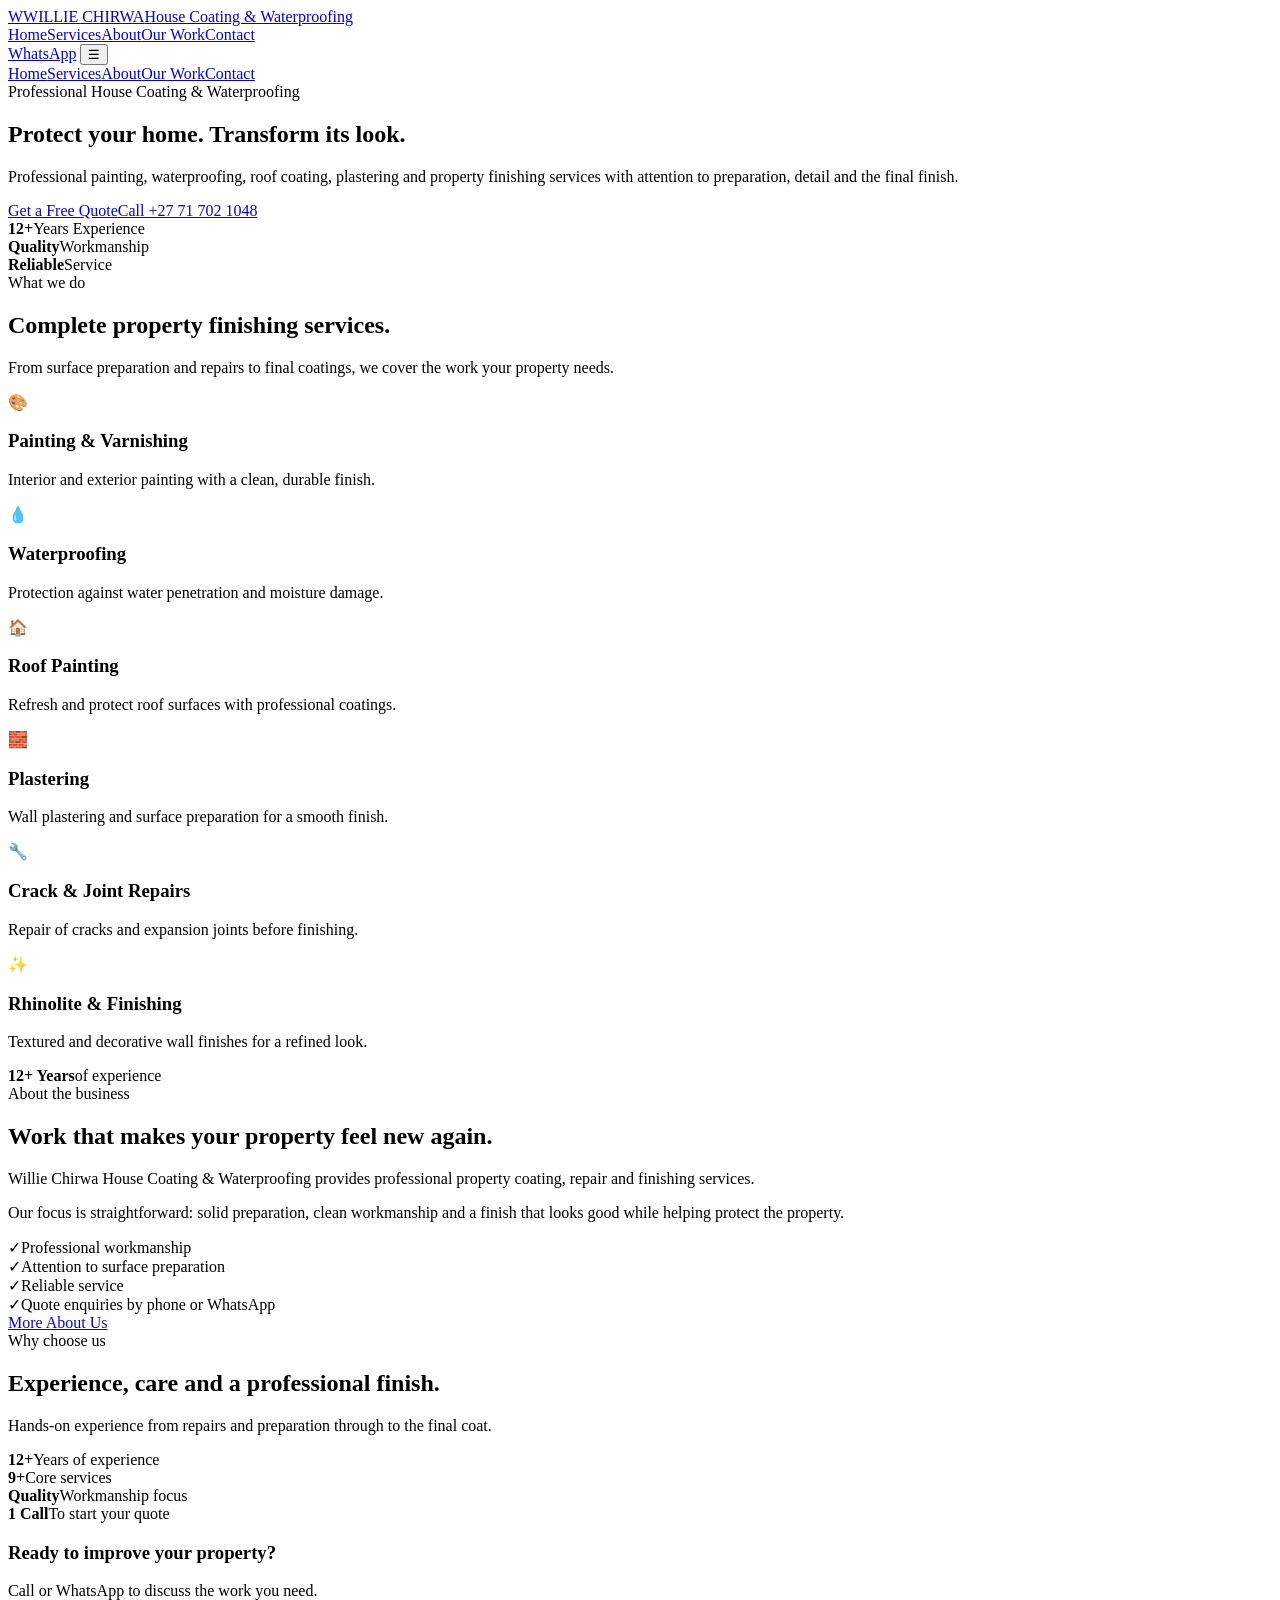
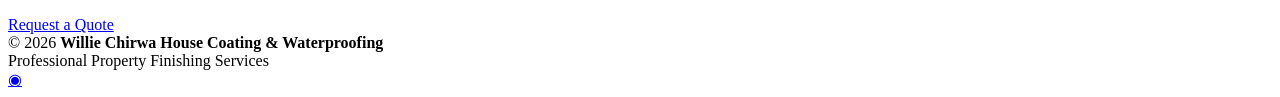
==== index.html @ b94dc65d "Add initial index.html for website structure" ====
<!DOCTYPE html>
<html lang="en"><head><meta charset="UTF-8"><meta name="viewport" content="width=device-width, initial-scale=1.0">
<meta name="description" content="Home — Willie Chirwa House Coating & Waterproofing.">
<title>Home | Willie Chirwa</title>
<link rel="preconnect" href="https://fonts.googleapis.com"><link rel="preconnect" href="https://fonts.gstatic.com" crossorigin>
<link href="https://fonts.googleapis.com/css2?family=DM+Sans:wght@400;500;600;700;800&family=Manrope:wght@600;700;800&display=swap" rel="stylesheet">
<link rel="stylesheet" href="css/style.css"></head><body>
<header class="site-header"><div class="container"><nav class="nav">
<a class="brand" href="index.html"><span class="brand-mark">W</span><span><span class="brand-title">WILLIE CHIRWA</span><span class="brand-sub">House Coating & Waterproofing</span></span></a>
<div class="nav-links"><a class="active" href="index.html">Home</a><a href="services.html">Services</a><a href="about.html">About</a><a href="projects.html">Our Work</a><a href="contact.html">Contact</a></div><a class="nav-cta" href="https://wa.me/27717021048" target="_blank">WhatsApp</a>
<button class="menu-btn" aria-label="Menu" aria-expanded="false">☰</button></nav>
<div class="mobile-menu"><a class="active" href="index.html">Home</a><a href="services.html">Services</a><a href="about.html">About</a><a href="projects.html">Our Work</a><a href="contact.html">Contact</a></div></div></header>

<main>
<section class="hero"><div class="container"><div class="hero-content"><div class="eyebrow">Professional House Coating & Waterproofing</div>
<h1>Protect your home. Transform its look.</h1><p>Professional painting, waterproofing, roof coating, plastering and property finishing services with attention to preparation, detail and the final finish.</p>
<div class="actions"><a class="btn btn-primary" href="contact.html">Get a Free Quote</a><a class="btn btn-secondary" href="tel:+27717021048">Call +27 71 702 1048</a></div>
<div class="hero-trust"><div><strong>12+</strong><span>Years Experience</span></div><div><strong>Quality</strong><span>Workmanship</span></div><div><strong>Reliable</strong><span>Service</span></div></div></div></div></section>
<section class="section section-cream"><div class="container"><div class="section-head"><div class="kicker">What we do</div><h2>Complete property finishing services.</h2><p>From surface preparation and repairs to final coatings, we cover the work your property needs.</p></div>
<div class="services-grid">
<div class="service-card"><div class="service-icon">🎨</div><h3>Painting & Varnishing</h3><p>Interior and exterior painting with a clean, durable finish.</p></div>
<div class="service-card"><div class="service-icon">💧</div><h3>Waterproofing</h3><p>Protection against water penetration and moisture damage.</p></div>
<div class="service-card"><div class="service-icon">🏠</div><h3>Roof Painting</h3><p>Refresh and protect roof surfaces with professional coatings.</p></div>
<div class="service-card"><div class="service-icon">🧱</div><h3>Plastering</h3><p>Wall plastering and surface preparation for a smooth finish.</p></div>
<div class="service-card"><div class="service-icon">🔧</div><h3>Crack & Joint Repairs</h3><p>Repair of cracks and expansion joints before finishing.</p></div>
<div class="service-card"><div class="service-icon">✨</div><h3>Rhinolite & Finishing</h3><p>Textured and decorative wall finishes for a refined look.</p></div>
</div></div></section>
<section class="section"><div class="container"><div class="split"><div class="image-card"><div class="experience"><strong>12+ Years</strong>of experience</div></div>
<div class="copy"><div class="kicker">About the business</div><h2>Work that makes your property feel new again.</h2>
<p>Willie Chirwa House Coating & Waterproofing provides professional property coating, repair and finishing services.</p>
<p>Our focus is straightforward: solid preparation, clean workmanship and a finish that looks good while helping protect the property.</p>
<div class="checks"><div><span>✓</span>Professional workmanship</div><div><span>✓</span>Attention to surface preparation</div><div><span>✓</span>Reliable service</div><div><span>✓</span>Quote enquiries by phone or WhatsApp</div></div>
<a class="btn btn-primary" href="about.html">More About Us</a></div></div></div></section>
<section class="section dark"><div class="container"><div class="section-head"><div class="kicker">Why choose us</div><h2>Experience, care and a professional finish.</h2><p>Hands-on experience from repairs and preparation through to the final coat.</p></div>
<div class="stats"><div class="stat"><strong>12+</strong><span>Years of experience</span></div><div class="stat"><strong>9+</strong><span>Core services</span></div><div class="stat"><strong>Quality</strong><span>Workmanship focus</span></div><div class="stat"><strong>1 Call</strong><span>To start your quote</span></div></div></div></section>
<section class="section"><div class="container"><div class="cta"><div><h3>Ready to improve your property?</h3><p>Call or WhatsApp to discuss the work you need.</p></div><a class="btn" href="contact.html">Request a Quote</a></div></div></section>
</main>
<footer class="site-footer"><div class="container footer-row"><div>© 2026 <strong>Willie Chirwa House Coating & Waterproofing</strong></div><div>Professional Property Finishing Services</div></div></footer>
<a class="whatsapp" href="https://wa.me/27717021048" target="_blank" aria-label="WhatsApp">◉</a>
<script src="js/script.js"></script></body></html>
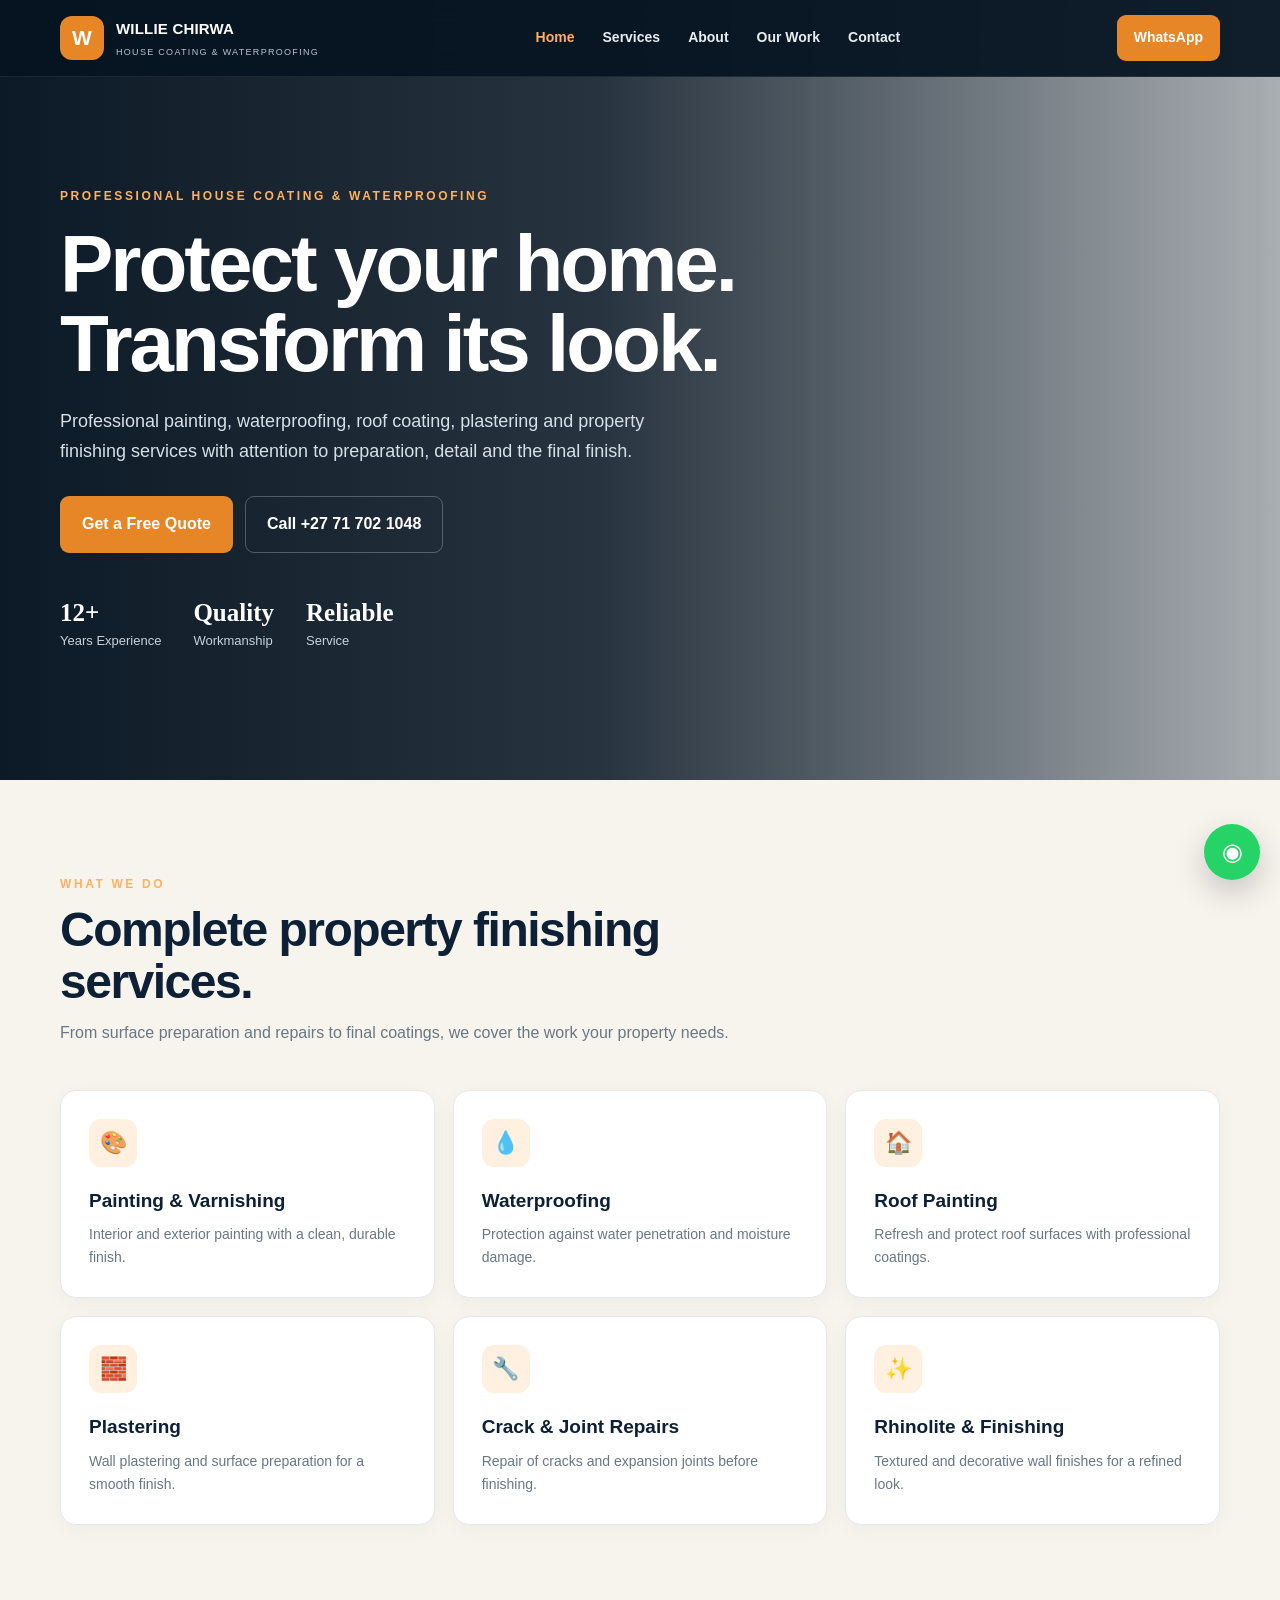
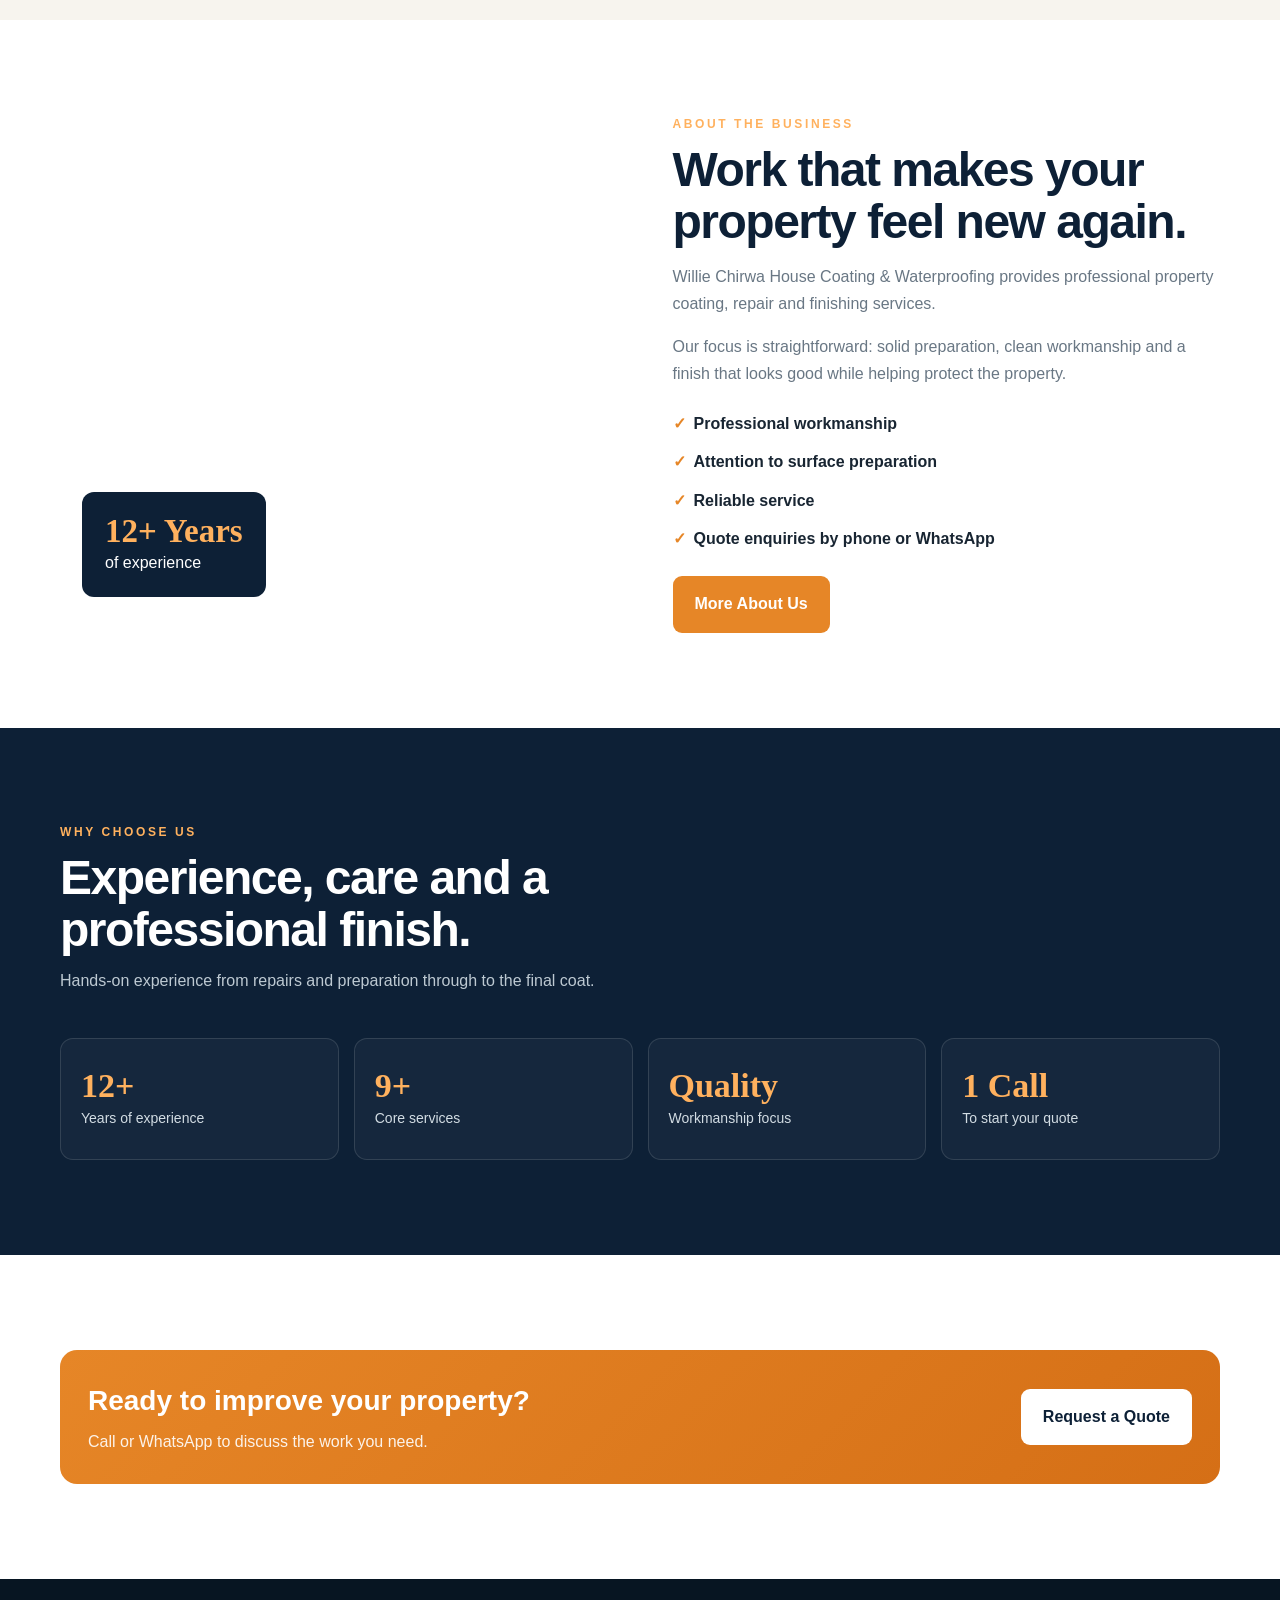
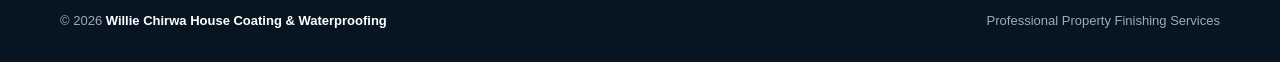
==== commit c24c2700: "Fix stylesheet link path in index.html" ====
--- a/index.html
+++ b/index.html
@@ -4,7 +4,7 @@
 <title>Home | Willie Chirwa</title>
 <link rel="preconnect" href="https://fonts.googleapis.com"><link rel="preconnect" href="https://fonts.gstatic.com" crossorigin>
 <link href="https://fonts.googleapis.com/css2?family=DM+Sans:wght@400;500;600;700;800&family=Manrope:wght@600;700;800&display=swap" rel="stylesheet">
-<link rel="stylesheet" href="css/style.css"></head><body>
+<link rel="stylesheet" href="style.css"></head><body>
 <header class="site-header"><div class="container"><nav class="nav">
 <a class="brand" href="index.html"><span class="brand-mark">W</span><span><span class="brand-title">WILLIE CHIRWA</span><span class="brand-sub">House Coating & Waterproofing</span></span></a>
 <div class="nav-links"><a class="active" href="index.html">Home</a><a href="services.html">Services</a><a href="about.html">About</a><a href="projects.html">Our Work</a><a href="contact.html">Contact</a></div><a class="nav-cta" href="https://wa.me/27717021048" target="_blank">WhatsApp</a>
--- a/style.css
+++ b/style.css
@@ -0,0 +1,57 @@
+:root{
+  --navy:#0d2036;--navy-2:#071522;--orange:#e68627;--orange-2:#f2a04a;
+  --cream:#f7f4ee;--white:#fff;--ink:#182532;--muted:#697784;--line:#e5e8eb;
+  --shadow:0 18px 50px rgba(12,34,55,.10);--radius:16px;
+}
+*{box-sizing:border-box;margin:0;padding:0}
+html{scroll-behavior:smooth}
+body{font-family:"DM Sans",Arial,sans-serif;color:var(--ink);background:#fff;line-height:1.65}
+img{max-width:100%;display:block} a{text-decoration:none;color:inherit}
+.container{width:min(1160px,92%);margin:auto}
+.site-header{position:fixed;inset:0 0 auto;z-index:50;background:rgba(7,21,34,.94);backdrop-filter:blur(12px);border-bottom:1px solid rgba(255,255,255,.08)}
+.nav{min-height:76px;display:flex;align-items:center;justify-content:space-between;gap:25px}
+.brand{display:flex;align-items:center;gap:12px;color:#fff}
+.brand-mark{width:44px;height:44px;border-radius:12px;background:var(--orange);display:grid;place-items:center;font:800 21px Manrope,sans-serif}
+.brand-title{font:800 15px Manrope,sans-serif;letter-spacing:.2px}
+.brand-sub{display:block;font-size:9px;letter-spacing:1.3px;text-transform:uppercase;color:#b9c5cf;margin-top:2px}
+.nav-links{display:flex;align-items:center;gap:28px;color:#e8edf1;font-size:14px;font-weight:700}
+.nav-links a{transition:.2s}.nav-links a:hover,.nav-links a.active{color:#ffb15e}
+.nav-cta,.btn{display:inline-flex;align-items:center;justify-content:center;gap:8px;border-radius:9px;font-weight:800;transition:.2s}
+.nav-cta{padding:11px 17px;background:var(--orange);color:#fff;font-size:14px}
+.nav-cta:hover,.btn-primary:hover{background:#f09a3d}
+.menu-btn{display:none;background:none;border:0;color:#fff;font-size:28px}
+.mobile-menu{display:none;position:absolute;top:76px;left:0;right:0;padding:20px;background:var(--navy-2);border-top:1px solid rgba(255,255,255,.08)}
+.mobile-menu.open{display:grid;gap:16px;color:#fff;font-weight:700}
+.hero{min-height:780px;padding:155px 0 95px;display:flex;align-items:center;color:#fff;position:relative;overflow:hidden;background:
+linear-gradient(90deg,rgba(7,21,34,.98) 0%,rgba(7,21,34,.87) 47%,rgba(7,21,34,.35) 100%),
+url("https://images.unsplash.com/photo-1562259949-0c5a3a9f4b03?auto=format&fit=crop&w=1800&q=85") center/cover}
+.hero-content{max-width:760px}.eyebrow,.kicker{color:#ffb15e;font-size:12px;text-transform:uppercase;letter-spacing:2.6px;font-weight:900}
+.eyebrow{margin-bottom:17px}
+h1,h2,h3{font-family:Manrope,Arial,sans-serif} h1{font-size:clamp(46px,7vw,80px);line-height:1.01;letter-spacing:-3px;margin-bottom:22px}
+.hero p{max-width:650px;color:#d6e0e7;font-size:18px;margin-bottom:30px}
+.actions{display:flex;gap:12px;flex-wrap:wrap}.btn{padding:14px 21px;border:1px solid transparent}.btn-primary{background:var(--orange);color:#fff}.btn-secondary{border-color:rgba(255,255,255,.25);color:#fff}.btn-secondary:hover{background:#fff;color:var(--navy)}
+.hero-trust{display:flex;flex-wrap:wrap;gap:32px;margin-top:46px}.hero-trust strong{display:block;font:800 25px Manrope;color:#fff}.hero-trust span{font-size:13px;color:#c7d2db}
+.section{padding:95px 0}.section-cream{background:var(--cream)}
+.section-head{max-width:720px;margin-bottom:43px}.kicker{margin-bottom:9px}
+h2{font-size:clamp(32px,4vw,48px);line-height:1.08;letter-spacing:-1.5px;color:var(--navy)}.section-head p{margin-top:13px;color:var(--muted)}
+.services-grid{display:grid;grid-template-columns:repeat(3,1fr);gap:18px}.service-card{padding:28px;background:#fff;border:1px solid var(--line);border-radius:var(--radius);box-shadow:0 5px 20px rgba(15,35,55,.035);transition:.25s}
+.service-card:hover{transform:translateY(-5px);box-shadow:var(--shadow)}.service-icon{width:48px;height:48px;border-radius:12px;background:#fff0df;color:var(--orange);display:grid;place-items:center;font-size:22px;margin-bottom:18px}
+.service-card h3{font-size:19px;color:var(--navy);margin-bottom:7px}.service-card p{font-size:14px;color:var(--muted)}
+.split{display:grid;grid-template-columns:1fr 1fr;gap:65px;align-items:center}.image-card{min-height:490px;border-radius:18px;background:url("https://images.unsplash.com/photo-1595814433015-e6f5ce69614e?auto=format&fit=crop&w=1000&q=85") center/cover;position:relative;overflow:hidden}
+.experience{position:absolute;left:22px;bottom:22px;background:var(--navy);color:#fff;padding:21px 23px;border-radius:12px}.experience strong{display:block;color:#ffb15e;font:800 33px Manrope}.copy p{color:var(--muted);margin:17px 0}.checks{display:grid;gap:12px;margin:24px 0}.checks div{font-weight:700}.checks span{color:var(--orange);margin-right:8px}
+.dark{background:var(--navy);color:#fff}.dark h2{color:#fff}.dark .section-head p{color:#bdc9d2}
+.stats{display:grid;grid-template-columns:repeat(4,1fr);gap:15px}.stat{border:1px solid rgba(255,255,255,.12);background:rgba(255,255,255,.035);padding:28px 20px;border-radius:13px}.stat strong{display:block;color:#ffb15e;font:800 34px Manrope}.stat span{color:#d2dce3;font-size:14px}
+.cta{padding:28px;border-radius:17px;background:linear-gradient(135deg,var(--orange),#d56f16);color:#fff;display:flex;align-items:center;justify-content:space-between;gap:20px}.cta h3{font-size:28px}.cta p{opacity:.9;margin-top:5px}.cta .btn{background:#fff;color:var(--navy)}
+.page-hero{padding:150px 0 85px;color:#fff;background:
+linear-gradient(90deg,rgba(7,21,34,.96),rgba(7,21,34,.72)),
+url("https://images.unsplash.com/photo-1503387762-592deb58ef4e?auto=format&fit=crop&w=1700&q=85") center/cover}
+.page-hero h1{font-size:clamp(42px,6vw,66px);max-width:800px}
+.page-hero p{max-width:690px;color:#d4dee5;font-size:17px;margin-top:15px}
+.service-list{display:grid;grid-template-columns:1fr 1fr;gap:18px}.service-feature{padding:30px;border:1px solid var(--line);border-radius:15px;background:#fff}
+.service-feature h3{color:var(--navy);font-size:21px;margin-bottom:8px}.service-feature p{color:var(--muted);font-size:14px}
+.contact-grid{display:grid;grid-template-columns:1fr 1fr;gap:28px}.contact-panel,.quote-box{padding:36px;border-radius:17px}.contact-panel{background:var(--navy);color:#fff}.contact-panel h2{color:#fff}.contact-panel p{color:#c3ced7;margin-top:11px}.contact-item{margin-top:26px}.contact-item small{display:block;color:#aebac4;text-transform:uppercase;letter-spacing:1.4px;font-size:10px}.contact-item a,.contact-item span{display:block;margin-top:4px;font-weight:800;font-size:18px}
+.quote-box{border:1px solid var(--line);background:#fff}.quote-box h3{color:var(--navy);font-size:28px;margin-bottom:18px}form{display:grid;gap:12px}.field{padding:14px 15px;border:1px solid var(--line);border-radius:9px;font:inherit;outline:0}.field:focus{border-color:var(--orange)}textarea.field{min-height:135px;resize:vertical}
+.site-footer{background:#071522;color:#9dabb6;padding:31px 0;font-size:13px}.footer-row{display:flex;align-items:center;justify-content:space-between;gap:20px}.footer-row strong{color:#fff}
+.whatsapp{position:fixed;right:20px;bottom:20px;width:56px;height:56px;border-radius:50%;background:#25d366;color:#fff;display:grid;place-items:center;z-index:60;font-size:24px;box-shadow:0 12px 32px rgba(0,0,0,.2)}
+@media(max-width:900px){.nav-links,.nav-cta{display:none}.menu-btn{display:block}.services-grid{grid-template-columns:1fr 1fr}.split,.contact-grid{grid-template-columns:1fr}.stats{grid-template-columns:1fr 1fr}.image-card{min-height:390px}.section{padding:76px 0}}
+@media(max-width:570px){.hero{min-height:710px;padding-top:135px}.hero p{font-size:16px}.hero-trust{gap:20px}.services-grid,.service-list,.stats{grid-template-columns:1fr}.section{padding:65px 0}.image-card{min-height:330px}.cta{flex-direction:column;align-items:flex-start}.footer-row{flex-direction:column;align-items:flex-start}}
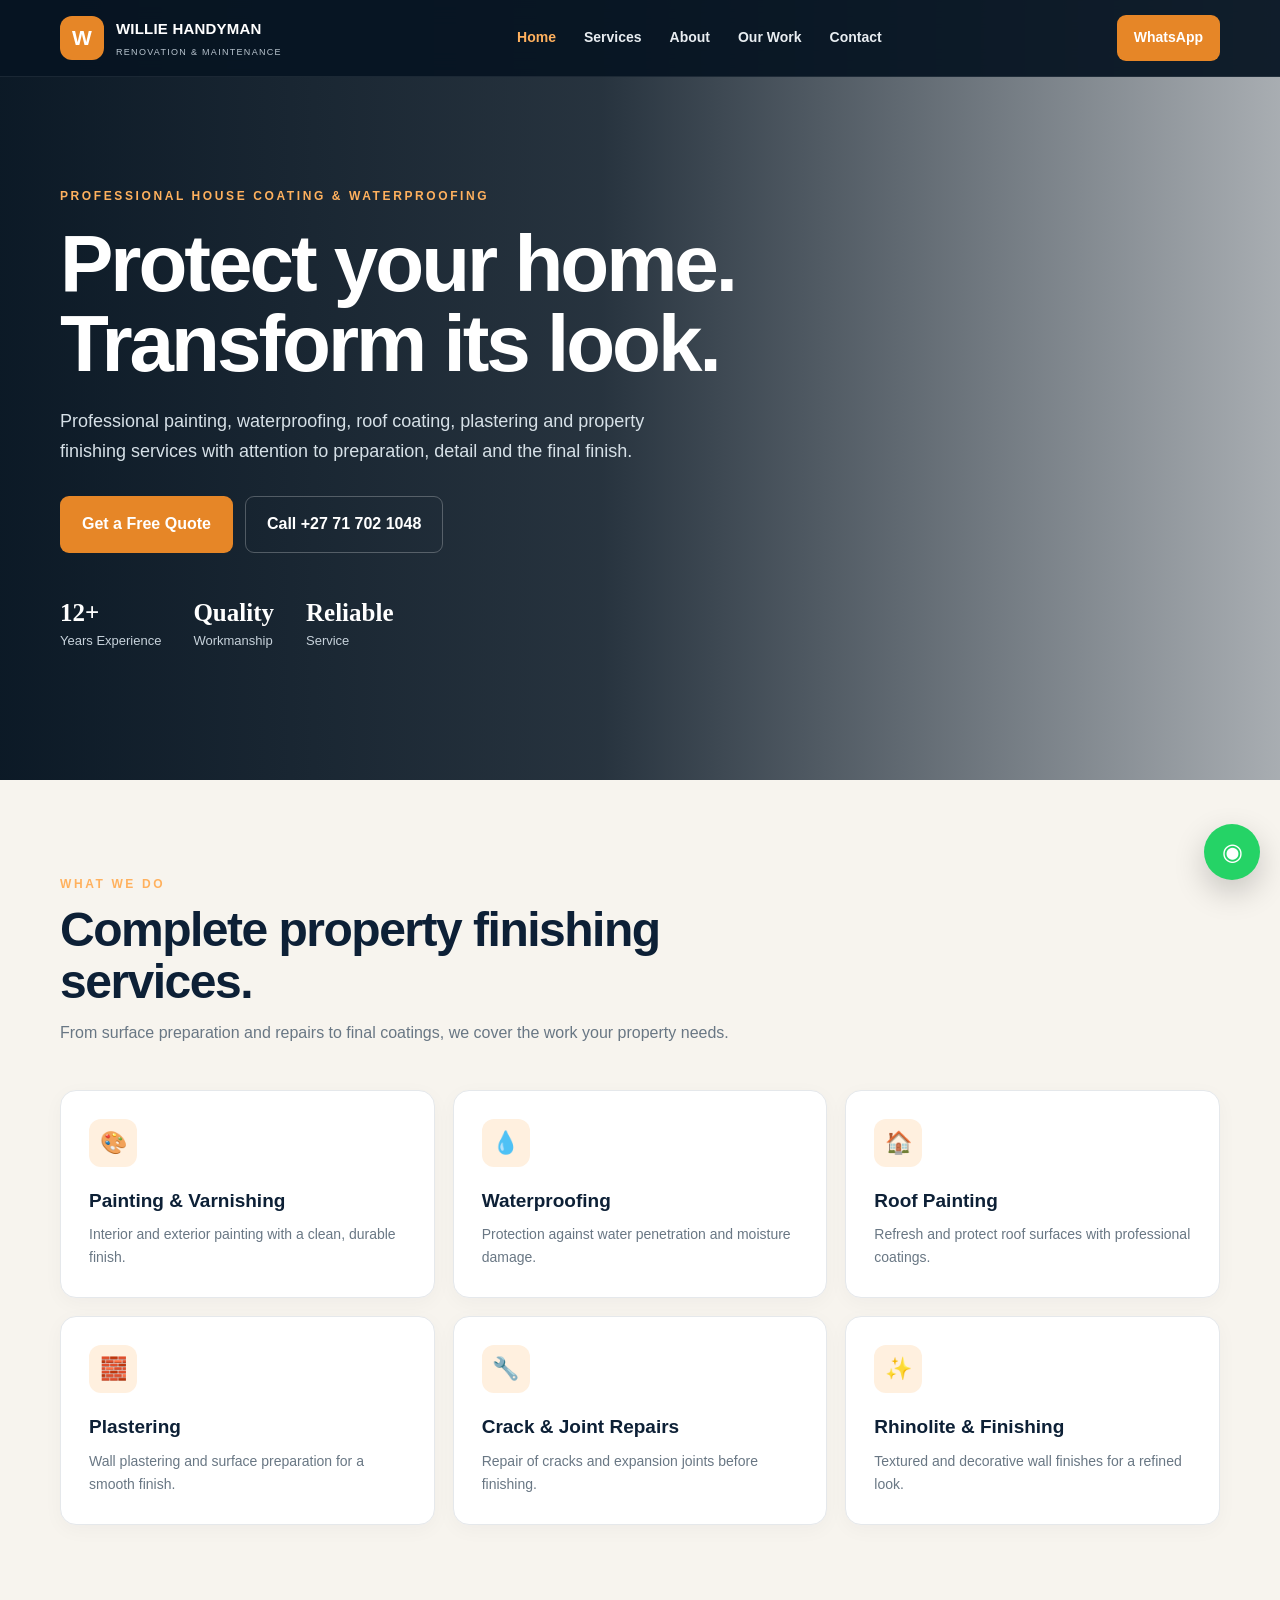
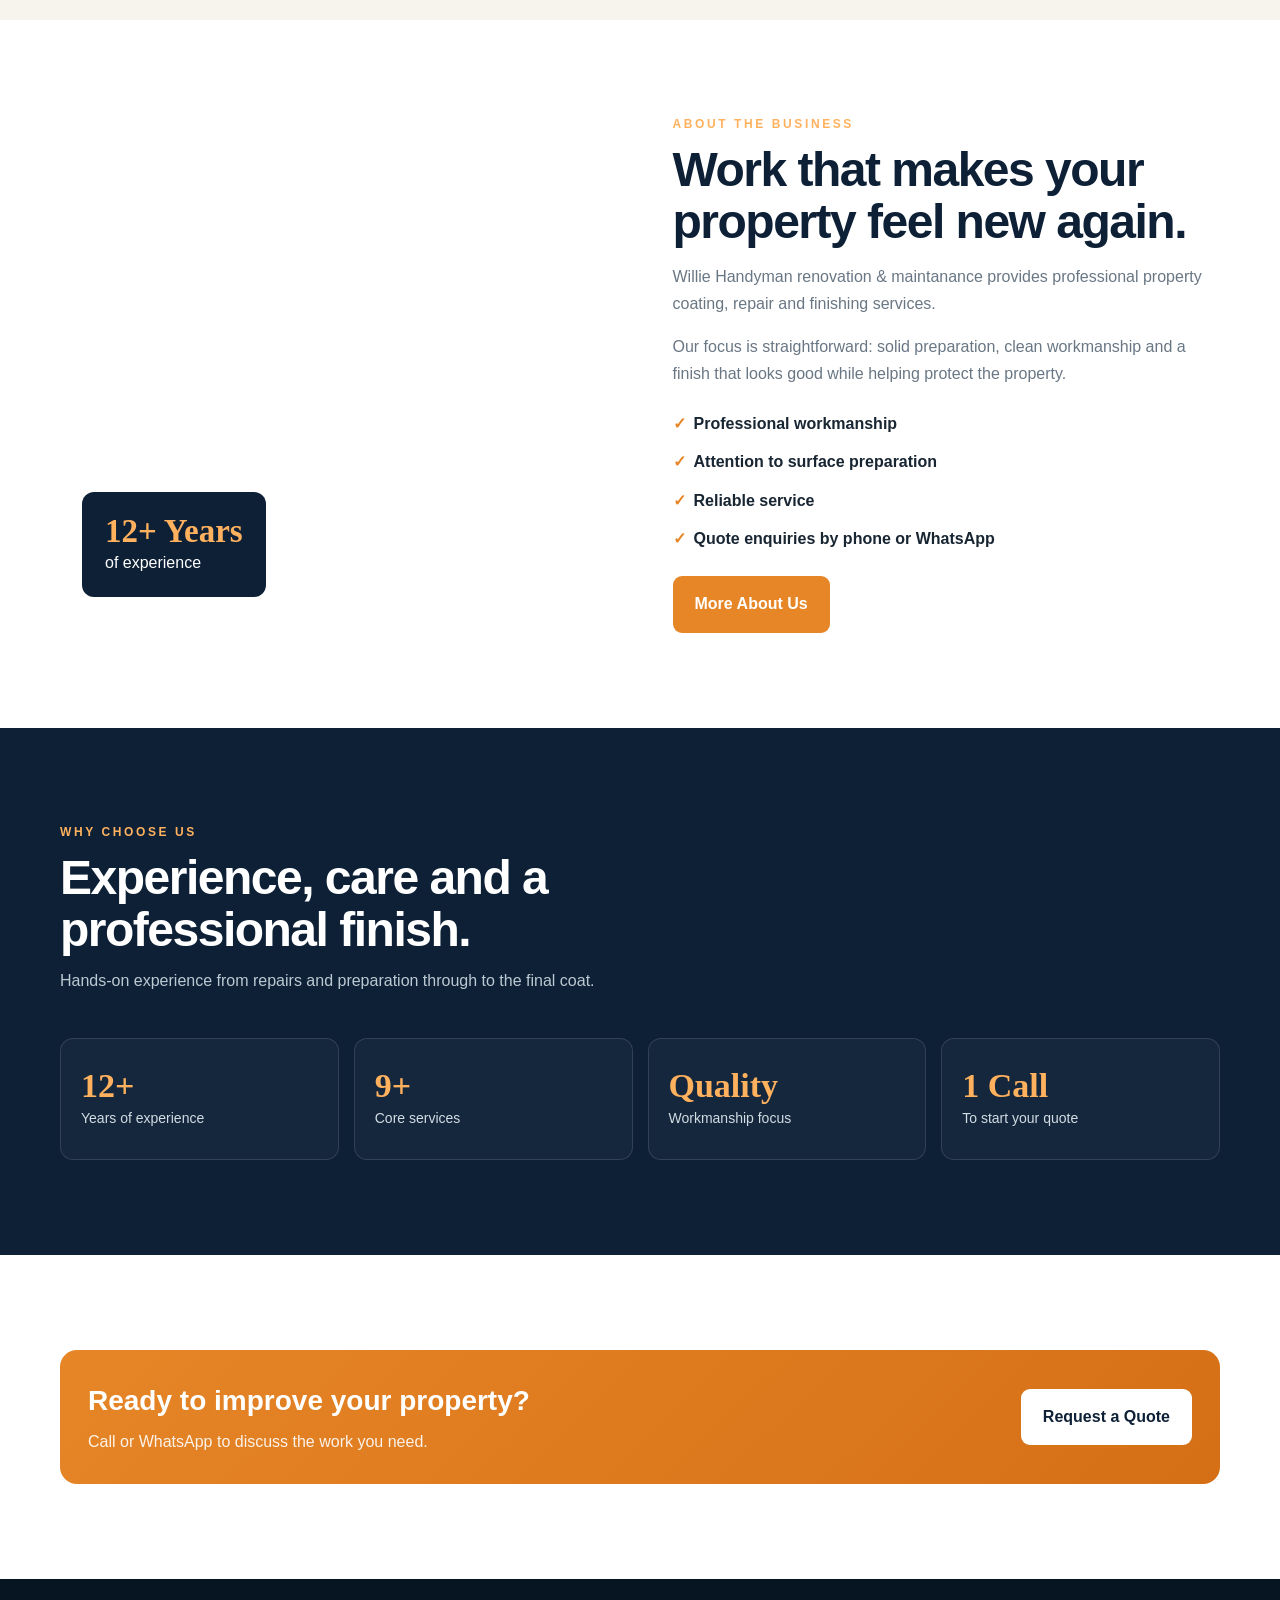
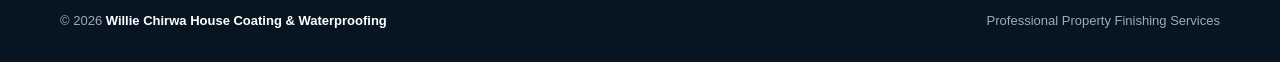
==== commit a7748b21: "Update title and business name in index.html" ====
--- a/index.html
+++ b/index.html
@@ -1,12 +1,12 @@
 <!DOCTYPE html>
 <html lang="en"><head><meta charset="UTF-8"><meta name="viewport" content="width=device-width, initial-scale=1.0">
 <meta name="description" content="Home — Willie Chirwa House Coating & Waterproofing.">
-<title>Home | Willie Chirwa</title>
+<title>Home | Willie Handyman</title>
 <link rel="preconnect" href="https://fonts.googleapis.com"><link rel="preconnect" href="https://fonts.gstatic.com" crossorigin>
 <link href="https://fonts.googleapis.com/css2?family=DM+Sans:wght@400;500;600;700;800&family=Manrope:wght@600;700;800&display=swap" rel="stylesheet">
 <link rel="stylesheet" href="style.css"></head><body>
 <header class="site-header"><div class="container"><nav class="nav">
-<a class="brand" href="index.html"><span class="brand-mark">W</span><span><span class="brand-title">WILLIE CHIRWA</span><span class="brand-sub">House Coating & Waterproofing</span></span></a>
+<a class="brand" href="index.html"><span class="brand-mark">W</span><span><span class="brand-title">WILLIE HANDYMAN</span><span class="brand-sub">Renovation & Maintenance</span></span></a>
 <div class="nav-links"><a class="active" href="index.html">Home</a><a href="services.html">Services</a><a href="about.html">About</a><a href="projects.html">Our Work</a><a href="contact.html">Contact</a></div><a class="nav-cta" href="https://wa.me/27717021048" target="_blank">WhatsApp</a>
 <button class="menu-btn" aria-label="Menu" aria-expanded="false">☰</button></nav>
 <div class="mobile-menu"><a class="active" href="index.html">Home</a><a href="services.html">Services</a><a href="about.html">About</a><a href="projects.html">Our Work</a><a href="contact.html">Contact</a></div></div></header>
@@ -27,7 +27,7 @@
 </div></div></section>
 <section class="section"><div class="container"><div class="split"><div class="image-card"><div class="experience"><strong>12+ Years</strong>of experience</div></div>
 <div class="copy"><div class="kicker">About the business</div><h2>Work that makes your property feel new again.</h2>
-<p>Willie Chirwa House Coating & Waterproofing provides professional property coating, repair and finishing services.</p>
+<p>Willie Handyman renovation & maintanance provides professional property coating, repair and finishing services.</p>
 <p>Our focus is straightforward: solid preparation, clean workmanship and a finish that looks good while helping protect the property.</p>
 <div class="checks"><div><span>✓</span>Professional workmanship</div><div><span>✓</span>Attention to surface preparation</div><div><span>✓</span>Reliable service</div><div><span>✓</span>Quote enquiries by phone or WhatsApp</div></div>
 <a class="btn btn-primary" href="about.html">More About Us</a></div></div></div></section>
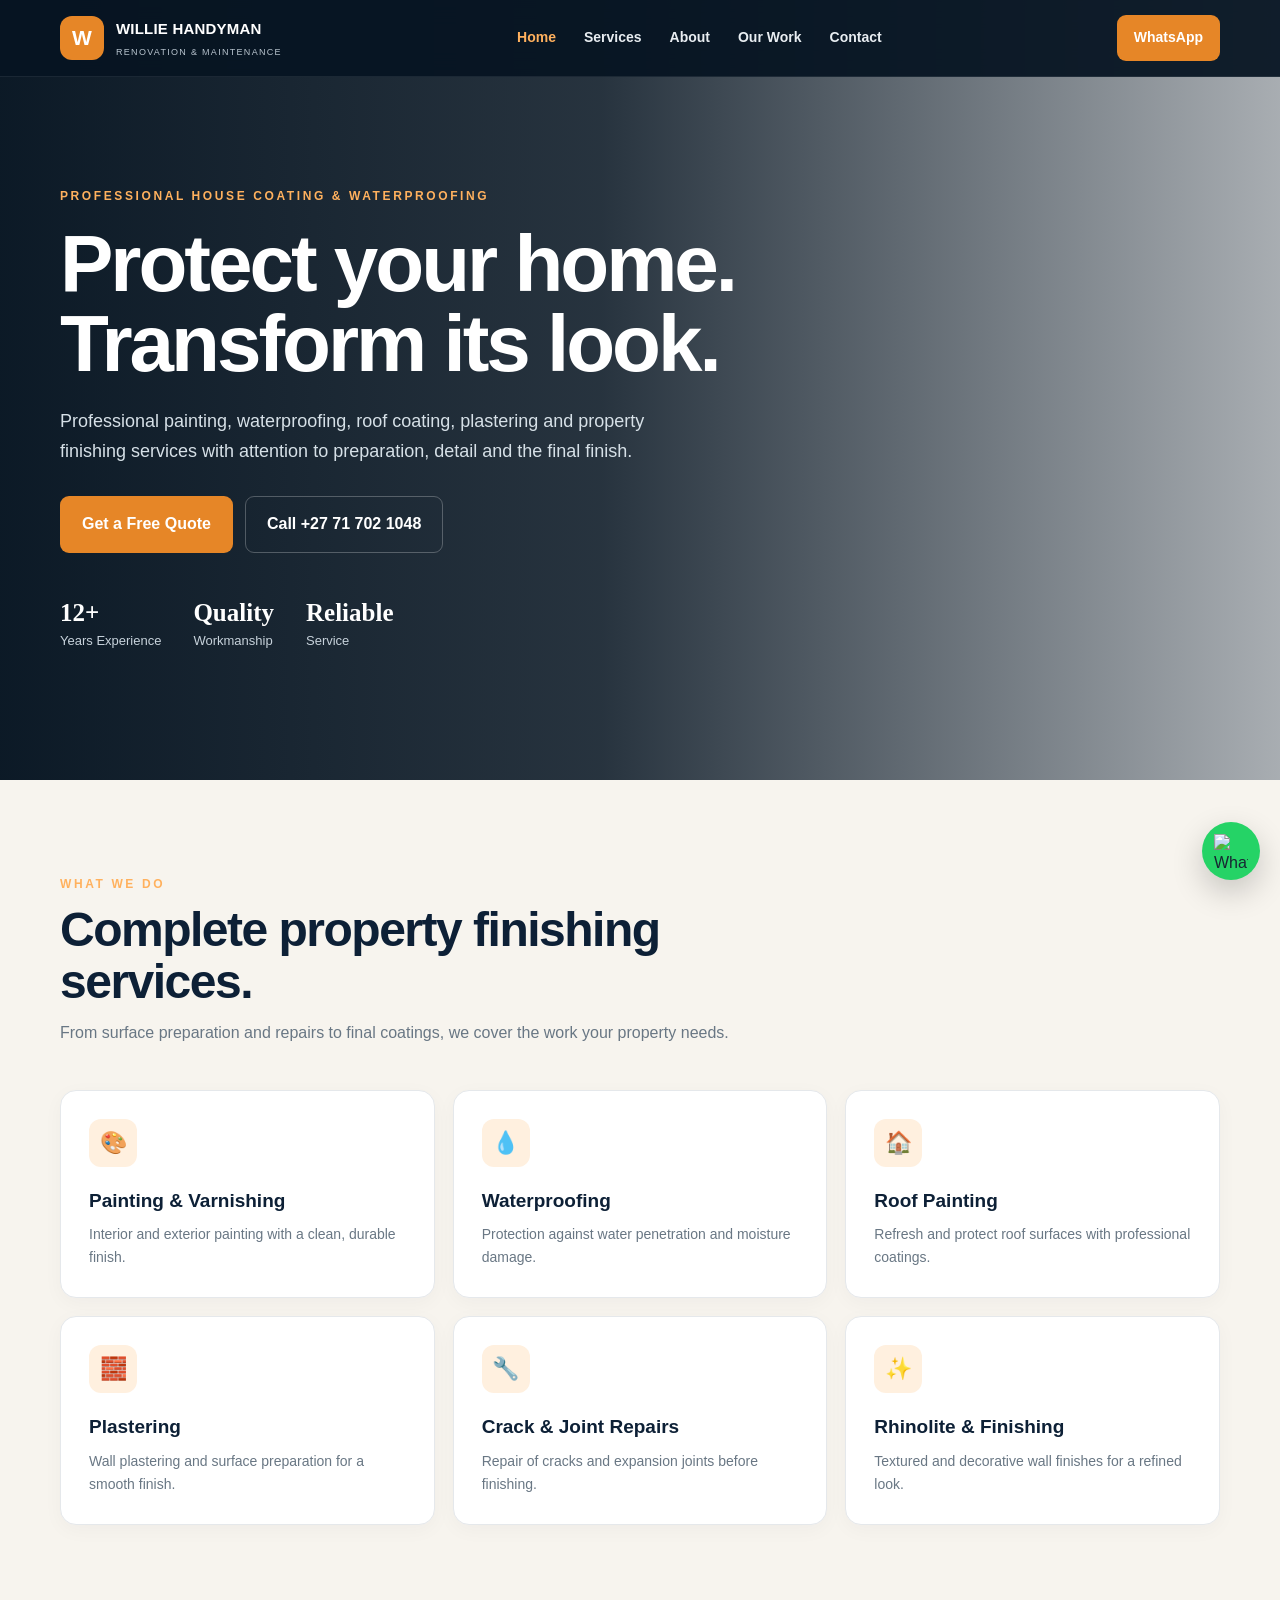
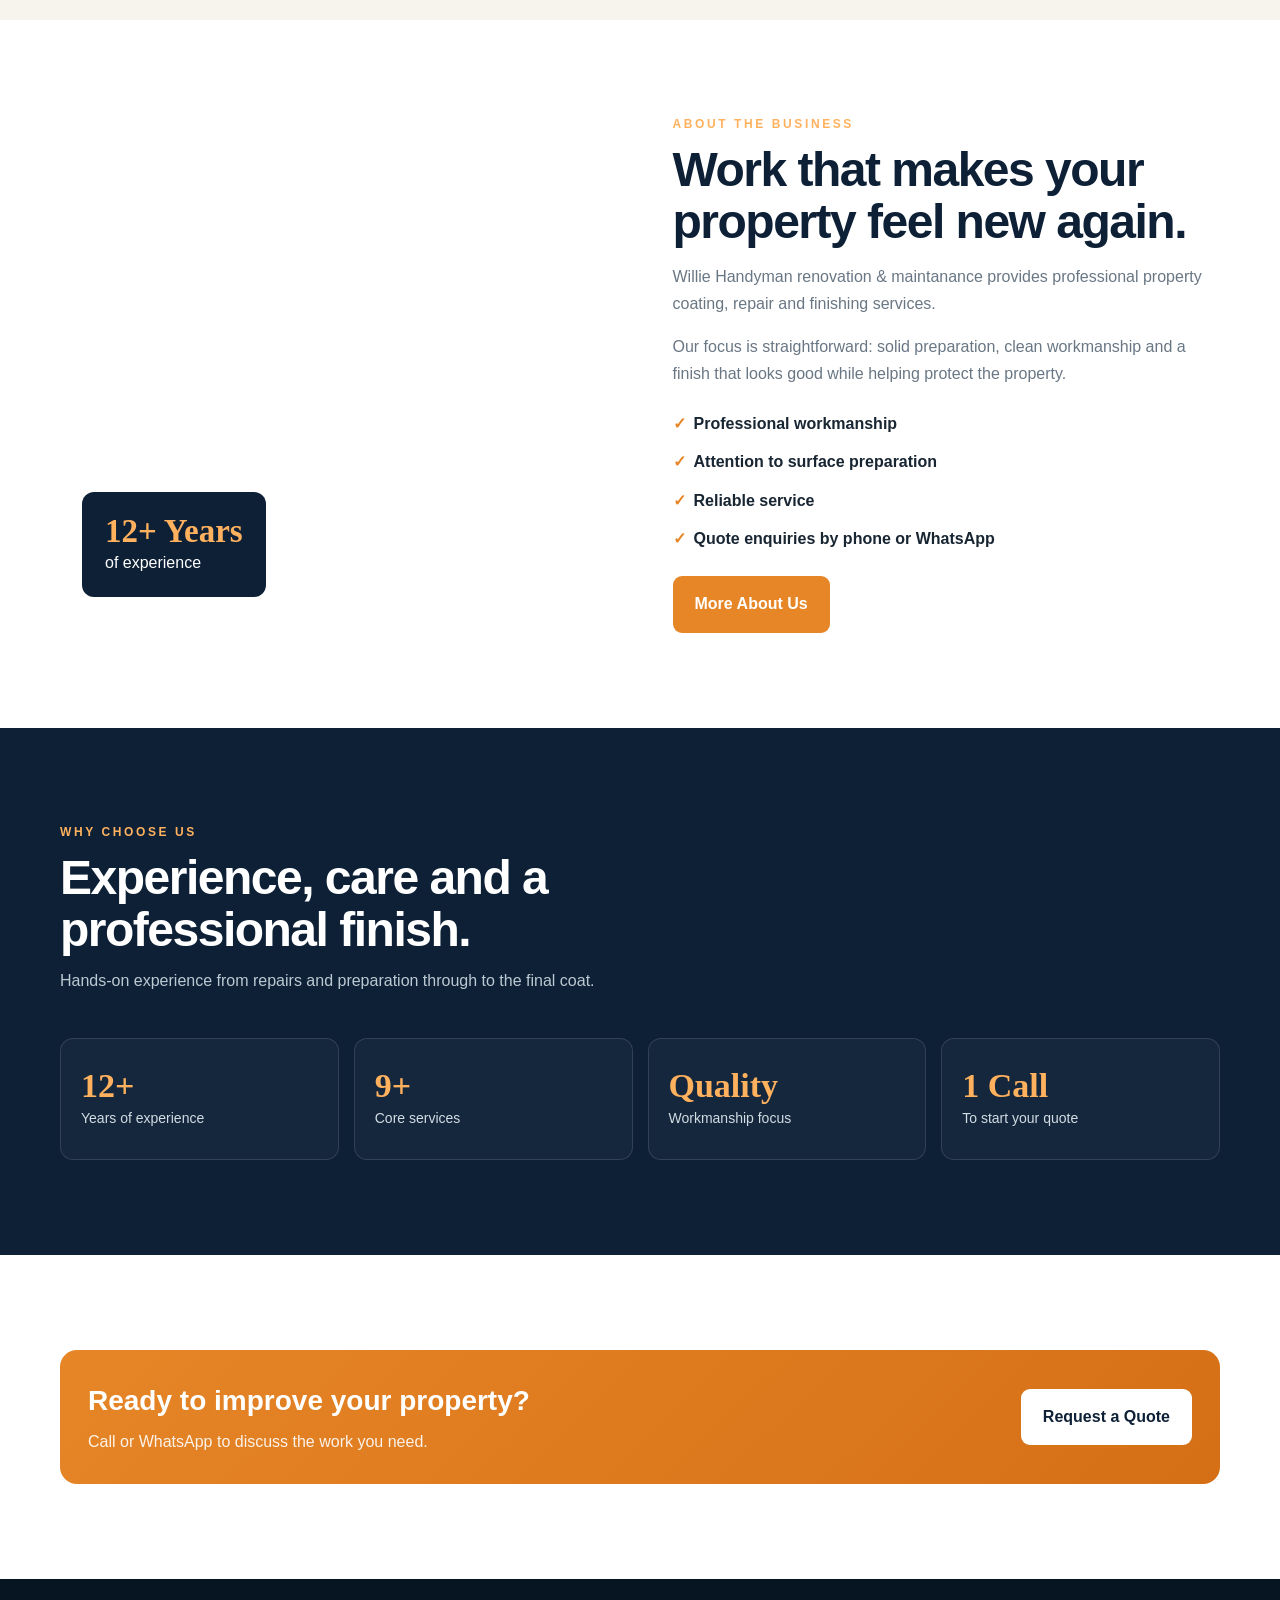
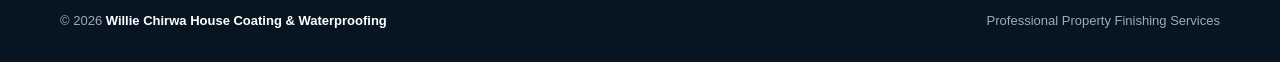
==== commit db71b094: "Enhance WhatsApp link with icon and attributes Updated WhatsApp link for improved accessibility and " ====
--- a/index.html
+++ b/index.html
@@ -36,5 +36,14 @@
 <section class="section"><div class="container"><div class="cta"><div><h3>Ready to improve your property?</h3><p>Call or WhatsApp to discuss the work you need.</p></div><a class="btn" href="contact.html">Request a Quote</a></div></div></section>
 </main>
 <footer class="site-footer"><div class="container footer-row"><div>© 2026 <strong>Willie Chirwa House Coating & Waterproofing</strong></div><div>Professional Property Finishing Services</div></div></footer>
-<a class="whatsapp" href="https://wa.me/27717021048" target="_blank" aria-label="WhatsApp">◉</a>
-<script src="js/script.js"></script></body></html>
+<a class="whatsapp"
+   href="https://wa.me/27717021048"
+   target="_blank"
+   rel="noopener noreferrer"
+   aria-label="Chat with Willie on WhatsApp">
+
+    <img src="https://upload.wikimedia.org/wikipedia/commons/6/6b/WhatsApp.svg"
+         alt="WhatsApp">
+
+</a>
+<script src="script.js"></script></body></html>
--- a/style.css
+++ b/style.css
@@ -1,57 +1,798 @@
-:root{
-  --navy:#0d2036;--navy-2:#071522;--orange:#e68627;--orange-2:#f2a04a;
-  --cream:#f7f4ee;--white:#fff;--ink:#182532;--muted:#697784;--line:#e5e8eb;
-  --shadow:0 18px 50px rgba(12,34,55,.10);--radius:16px;
-}
-*{box-sizing:border-box;margin:0;padding:0}
-html{scroll-behavior:smooth}
-body{font-family:"DM Sans",Arial,sans-serif;color:var(--ink);background:#fff;line-height:1.65}
-img{max-width:100%;display:block} a{text-decoration:none;color:inherit}
-.container{width:min(1160px,92%);margin:auto}
-.site-header{position:fixed;inset:0 0 auto;z-index:50;background:rgba(7,21,34,.94);backdrop-filter:blur(12px);border-bottom:1px solid rgba(255,255,255,.08)}
-.nav{min-height:76px;display:flex;align-items:center;justify-content:space-between;gap:25px}
-.brand{display:flex;align-items:center;gap:12px;color:#fff}
-.brand-mark{width:44px;height:44px;border-radius:12px;background:var(--orange);display:grid;place-items:center;font:800 21px Manrope,sans-serif}
-.brand-title{font:800 15px Manrope,sans-serif;letter-spacing:.2px}
-.brand-sub{display:block;font-size:9px;letter-spacing:1.3px;text-transform:uppercase;color:#b9c5cf;margin-top:2px}
-.nav-links{display:flex;align-items:center;gap:28px;color:#e8edf1;font-size:14px;font-weight:700}
-.nav-links a{transition:.2s}.nav-links a:hover,.nav-links a.active{color:#ffb15e}
-.nav-cta,.btn{display:inline-flex;align-items:center;justify-content:center;gap:8px;border-radius:9px;font-weight:800;transition:.2s}
-.nav-cta{padding:11px 17px;background:var(--orange);color:#fff;font-size:14px}
-.nav-cta:hover,.btn-primary:hover{background:#f09a3d}
-.menu-btn{display:none;background:none;border:0;color:#fff;font-size:28px}
-.mobile-menu{display:none;position:absolute;top:76px;left:0;right:0;padding:20px;background:var(--navy-2);border-top:1px solid rgba(255,255,255,.08)}
-.mobile-menu.open{display:grid;gap:16px;color:#fff;font-weight:700}
-.hero{min-height:780px;padding:155px 0 95px;display:flex;align-items:center;color:#fff;position:relative;overflow:hidden;background:
-linear-gradient(90deg,rgba(7,21,34,.98) 0%,rgba(7,21,34,.87) 47%,rgba(7,21,34,.35) 100%),
-url("https://images.unsplash.com/photo-1562259949-0c5a3a9f4b03?auto=format&fit=crop&w=1800&q=85") center/cover}
-.hero-content{max-width:760px}.eyebrow,.kicker{color:#ffb15e;font-size:12px;text-transform:uppercase;letter-spacing:2.6px;font-weight:900}
-.eyebrow{margin-bottom:17px}
-h1,h2,h3{font-family:Manrope,Arial,sans-serif} h1{font-size:clamp(46px,7vw,80px);line-height:1.01;letter-spacing:-3px;margin-bottom:22px}
-.hero p{max-width:650px;color:#d6e0e7;font-size:18px;margin-bottom:30px}
-.actions{display:flex;gap:12px;flex-wrap:wrap}.btn{padding:14px 21px;border:1px solid transparent}.btn-primary{background:var(--orange);color:#fff}.btn-secondary{border-color:rgba(255,255,255,.25);color:#fff}.btn-secondary:hover{background:#fff;color:var(--navy)}
-.hero-trust{display:flex;flex-wrap:wrap;gap:32px;margin-top:46px}.hero-trust strong{display:block;font:800 25px Manrope;color:#fff}.hero-trust span{font-size:13px;color:#c7d2db}
-.section{padding:95px 0}.section-cream{background:var(--cream)}
-.section-head{max-width:720px;margin-bottom:43px}.kicker{margin-bottom:9px}
-h2{font-size:clamp(32px,4vw,48px);line-height:1.08;letter-spacing:-1.5px;color:var(--navy)}.section-head p{margin-top:13px;color:var(--muted)}
-.services-grid{display:grid;grid-template-columns:repeat(3,1fr);gap:18px}.service-card{padding:28px;background:#fff;border:1px solid var(--line);border-radius:var(--radius);box-shadow:0 5px 20px rgba(15,35,55,.035);transition:.25s}
-.service-card:hover{transform:translateY(-5px);box-shadow:var(--shadow)}.service-icon{width:48px;height:48px;border-radius:12px;background:#fff0df;color:var(--orange);display:grid;place-items:center;font-size:22px;margin-bottom:18px}
-.service-card h3{font-size:19px;color:var(--navy);margin-bottom:7px}.service-card p{font-size:14px;color:var(--muted)}
-.split{display:grid;grid-template-columns:1fr 1fr;gap:65px;align-items:center}.image-card{min-height:490px;border-radius:18px;background:url("https://images.unsplash.com/photo-1595814433015-e6f5ce69614e?auto=format&fit=crop&w=1000&q=85") center/cover;position:relative;overflow:hidden}
-.experience{position:absolute;left:22px;bottom:22px;background:var(--navy);color:#fff;padding:21px 23px;border-radius:12px}.experience strong{display:block;color:#ffb15e;font:800 33px Manrope}.copy p{color:var(--muted);margin:17px 0}.checks{display:grid;gap:12px;margin:24px 0}.checks div{font-weight:700}.checks span{color:var(--orange);margin-right:8px}
-.dark{background:var(--navy);color:#fff}.dark h2{color:#fff}.dark .section-head p{color:#bdc9d2}
-.stats{display:grid;grid-template-columns:repeat(4,1fr);gap:15px}.stat{border:1px solid rgba(255,255,255,.12);background:rgba(255,255,255,.035);padding:28px 20px;border-radius:13px}.stat strong{display:block;color:#ffb15e;font:800 34px Manrope}.stat span{color:#d2dce3;font-size:14px}
-.cta{padding:28px;border-radius:17px;background:linear-gradient(135deg,var(--orange),#d56f16);color:#fff;display:flex;align-items:center;justify-content:space-between;gap:20px}.cta h3{font-size:28px}.cta p{opacity:.9;margin-top:5px}.cta .btn{background:#fff;color:var(--navy)}
-.page-hero{padding:150px 0 85px;color:#fff;background:
-linear-gradient(90deg,rgba(7,21,34,.96),rgba(7,21,34,.72)),
-url("https://images.unsplash.com/photo-1503387762-592deb58ef4e?auto=format&fit=crop&w=1700&q=85") center/cover}
-.page-hero h1{font-size:clamp(42px,6vw,66px);max-width:800px}
-.page-hero p{max-width:690px;color:#d4dee5;font-size:17px;margin-top:15px}
-.service-list{display:grid;grid-template-columns:1fr 1fr;gap:18px}.service-feature{padding:30px;border:1px solid var(--line);border-radius:15px;background:#fff}
-.service-feature h3{color:var(--navy);font-size:21px;margin-bottom:8px}.service-feature p{color:var(--muted);font-size:14px}
-.contact-grid{display:grid;grid-template-columns:1fr 1fr;gap:28px}.contact-panel,.quote-box{padding:36px;border-radius:17px}.contact-panel{background:var(--navy);color:#fff}.contact-panel h2{color:#fff}.contact-panel p{color:#c3ced7;margin-top:11px}.contact-item{margin-top:26px}.contact-item small{display:block;color:#aebac4;text-transform:uppercase;letter-spacing:1.4px;font-size:10px}.contact-item a,.contact-item span{display:block;margin-top:4px;font-weight:800;font-size:18px}
-.quote-box{border:1px solid var(--line);background:#fff}.quote-box h3{color:var(--navy);font-size:28px;margin-bottom:18px}form{display:grid;gap:12px}.field{padding:14px 15px;border:1px solid var(--line);border-radius:9px;font:inherit;outline:0}.field:focus{border-color:var(--orange)}textarea.field{min-height:135px;resize:vertical}
-.site-footer{background:#071522;color:#9dabb6;padding:31px 0;font-size:13px}.footer-row{display:flex;align-items:center;justify-content:space-between;gap:20px}.footer-row strong{color:#fff}
-.whatsapp{position:fixed;right:20px;bottom:20px;width:56px;height:56px;border-radius:50%;background:#25d366;color:#fff;display:grid;place-items:center;z-index:60;font-size:24px;box-shadow:0 12px 32px rgba(0,0,0,.2)}
-@media(max-width:900px){.nav-links,.nav-cta{display:none}.menu-btn{display:block}.services-grid{grid-template-columns:1fr 1fr}.split,.contact-grid{grid-template-columns:1fr}.stats{grid-template-columns:1fr 1fr}.image-card{min-height:390px}.section{padding:76px 0}}
-@media(max-width:570px){.hero{min-height:710px;padding-top:135px}.hero p{font-size:16px}.hero-trust{gap:20px}.services-grid,.service-list,.stats{grid-template-columns:1fr}.section{padding:65px 0}.image-card{min-height:330px}.cta{flex-direction:column;align-items:flex-start}.footer-row{flex-direction:column;align-items:flex-start}}
+:root {
+    --navy: #0d2036;
+    --navy-2: #071522;
+    --orange: #e68627;
+    --orange-2: #f2a04a;
+    --cream: #f7f4ee;
+    --white: #fff;
+    --ink: #182532;
+    --muted: #697784;
+    --line: #e5e8eb;
+    --shadow: 0 18px 50px rgba(12, 34, 55, .10);
+    --radius: 16px;
+}
+
+* {
+    box-sizing: border-box;
+    margin: 0;
+    padding: 0;
+}
+
+html {
+    scroll-behavior: smooth;
+}
+
+body {
+    font-family: "DM Sans", Arial, sans-serif;
+    color: var(--ink);
+    background: #fff;
+    line-height: 1.65;
+}
+
+img {
+    max-width: 100%;
+    display: block;
+}
+
+a {
+    text-decoration: none;
+    color: inherit;
+}
+
+.container {
+    width: min(1160px, 92%);
+    margin: auto;
+}
+
+/* =========================
+   HEADER
+========================= */
+
+.site-header {
+    position: fixed;
+    inset: 0 0 auto;
+    z-index: 1000;
+    background: rgba(7, 21, 34, .94);
+    backdrop-filter: blur(12px);
+    border-bottom: 1px solid rgba(255, 255, 255, .08);
+}
+
+.nav {
+    min-height: 76px;
+    display: flex;
+    align-items: center;
+    justify-content: space-between;
+    gap: 25px;
+}
+
+.brand {
+    display: flex;
+    align-items: center;
+    gap: 12px;
+    color: #fff;
+}
+
+.brand-mark {
+    width: 44px;
+    height: 44px;
+    border-radius: 12px;
+    background: var(--orange);
+    display: grid;
+    place-items: center;
+    font: 800 21px Manrope, sans-serif;
+}
+
+.brand-title {
+    font: 800 15px Manrope, sans-serif;
+    letter-spacing: .2px;
+}
+
+.brand-sub {
+    display: block;
+    font-size: 9px;
+    letter-spacing: 1.3px;
+    text-transform: uppercase;
+    color: #b9c5cf;
+    margin-top: 2px;
+}
+
+.nav-links {
+    display: flex;
+    align-items: center;
+    gap: 28px;
+    color: #e8edf1;
+    font-size: 14px;
+    font-weight: 700;
+}
+
+.nav-links a {
+    transition: .2s;
+}
+
+.nav-links a:hover,
+.nav-links a.active {
+    color: #ffb15e;
+}
+
+.nav-cta,
+.btn {
+    display: inline-flex;
+    align-items: center;
+    justify-content: center;
+    gap: 8px;
+    border-radius: 9px;
+    font-weight: 800;
+    transition: .2s;
+}
+
+.nav-cta {
+    padding: 11px 17px;
+    background: var(--orange);
+    color: #fff;
+    font-size: 14px;
+}
+
+.nav-cta:hover,
+.btn-primary:hover {
+    background: #f09a3d;
+}
+
+/* =========================
+   MOBILE MENU
+========================= */
+
+.menu-btn {
+    display: none;
+    background: none;
+    border: 0;
+    color: #fff;
+    font-size: 28px;
+    cursor: pointer;
+    position: relative;
+    z-index: 1100;
+    padding: 8px;
+    line-height: 1;
+}
+
+.mobile-menu {
+    display: none;
+    position: absolute;
+    top: 76px;
+    left: 0;
+    right: 0;
+    padding: 20px;
+    background: var(--navy-2);
+    border-top: 1px solid rgba(255, 255, 255, .08);
+    z-index: 1050;
+    box-shadow: 0 15px 30px rgba(0, 0, 0, .25);
+}
+
+.mobile-menu.open {
+    display: grid;
+    gap: 8px;
+}
+
+.mobile-menu a {
+    display: block;
+    padding: 12px 10px;
+    color: #fff;
+    font-weight: 700;
+    cursor: pointer;
+    position: relative;
+    z-index: 1060;
+    border-radius: 8px;
+    transition: .2s;
+}
+
+.mobile-menu a:hover,
+.mobile-menu a:active,
+.mobile-menu a.active {
+    color: #ffb15e;
+    background: rgba(255, 255, 255, .05);
+}
+
+/* =========================
+   HERO
+========================= */
+
+.hero {
+    min-height: 780px;
+    padding: 155px 0 95px;
+    display: flex;
+    align-items: center;
+    color: #fff;
+    position: relative;
+    overflow: hidden;
+    background:
+        linear-gradient(
+            90deg,
+            rgba(7, 21, 34, .98) 0%,
+            rgba(7, 21, 34, .87) 47%,
+            rgba(7, 21, 34, .35) 100%
+        ),
+        url("https://images.unsplash.com/photo-1562259949-0c5a3a9f4b03?auto=format&fit=crop&w=1800&q=85")
+        center/cover;
+}
+
+.hero-content {
+    max-width: 760px;
+}
+
+.eyebrow,
+.kicker {
+    color: #ffb15e;
+    font-size: 12px;
+    text-transform: uppercase;
+    letter-spacing: 2.6px;
+    font-weight: 900;
+}
+
+.eyebrow {
+    margin-bottom: 17px;
+}
+
+h1,
+h2,
+h3 {
+    font-family: Manrope, Arial, sans-serif;
+}
+
+h1 {
+    font-size: clamp(46px, 7vw, 80px);
+    line-height: 1.01;
+    letter-spacing: -3px;
+    margin-bottom: 22px;
+}
+
+.hero p {
+    max-width: 650px;
+    color: #d6e0e7;
+    font-size: 18px;
+    margin-bottom: 30px;
+}
+
+.actions {
+    display: flex;
+    gap: 12px;
+    flex-wrap: wrap;
+}
+
+.btn {
+    padding: 14px 21px;
+    border: 1px solid transparent;
+}
+
+.btn-primary {
+    background: var(--orange);
+    color: #fff;
+}
+
+.btn-secondary {
+    border-color: rgba(255, 255, 255, .25);
+    color: #fff;
+}
+
+.btn-secondary:hover {
+    background: #fff;
+    color: var(--navy);
+}
+
+.hero-trust {
+    display: flex;
+    flex-wrap: wrap;
+    gap: 32px;
+    margin-top: 46px;
+}
+
+.hero-trust strong {
+    display: block;
+    font: 800 25px Manrope;
+    color: #fff;
+}
+
+.hero-trust span {
+    font-size: 13px;
+    color: #c7d2db;
+}
+
+/* =========================
+   SECTIONS
+========================= */
+
+.section {
+    padding: 95px 0;
+}
+
+.section-cream {
+    background: var(--cream);
+}
+
+.section-head {
+    max-width: 720px;
+    margin-bottom: 43px;
+}
+
+.kicker {
+    margin-bottom: 9px;
+}
+
+h2 {
+    font-size: clamp(32px, 4vw, 48px);
+    line-height: 1.08;
+    letter-spacing: -1.5px;
+    color: var(--navy);
+}
+
+.section-head p {
+    margin-top: 13px;
+    color: var(--muted);
+}
+
+/* =========================
+   SERVICES
+========================= */
+
+.services-grid {
+    display: grid;
+    grid-template-columns: repeat(3, 1fr);
+    gap: 18px;
+}
+
+.service-card {
+    padding: 28px;
+    background: #fff;
+    border: 1px solid var(--line);
+    border-radius: var(--radius);
+    box-shadow: 0 5px 20px rgba(15, 35, 55, .035);
+    transition: .25s;
+}
+
+.service-card:hover {
+    transform: translateY(-5px);
+    box-shadow: var(--shadow);
+}
+
+.service-icon {
+    width: 48px;
+    height: 48px;
+    border-radius: 12px;
+    background: #fff0df;
+    color: var(--orange);
+    display: grid;
+    place-items: center;
+    font-size: 22px;
+    margin-bottom: 18px;
+}
+
+.service-card h3 {
+    font-size: 19px;
+    color: var(--navy);
+    margin-bottom: 7px;
+}
+
+.service-card p {
+    font-size: 14px;
+    color: var(--muted);
+}
+
+/* =========================
+   ABOUT
+========================= */
+
+.split {
+    display: grid;
+    grid-template-columns: 1fr 1fr;
+    gap: 65px;
+    align-items: center;
+}
+
+.image-card {
+    min-height: 490px;
+    border-radius: 18px;
+    background:
+        url("https://images.unsplash.com/photo-1595814433015-e6f5ce69614e?auto=format&fit=crop&w=1000&q=85")
+        center/cover;
+    position: relative;
+    overflow: hidden;
+}
+
+.experience {
+    position: absolute;
+    left: 22px;
+    bottom: 22px;
+    background: var(--navy);
+    color: #fff;
+    padding: 21px 23px;
+    border-radius: 12px;
+}
+
+.experience strong {
+    display: block;
+    color: #ffb15e;
+    font: 800 33px Manrope;
+}
+
+.copy p {
+    color: var(--muted);
+    margin: 17px 0;
+}
+
+.checks {
+    display: grid;
+    gap: 12px;
+    margin: 24px 0;
+}
+
+.checks div {
+    font-weight: 700;
+}
+
+.checks span {
+    color: var(--orange);
+    margin-right: 8px;
+}
+
+/* =========================
+   DARK SECTION
+========================= */
+
+.dark {
+    background: var(--navy);
+    color: #fff;
+}
+
+.dark h2 {
+    color: #fff;
+}
+
+.dark .section-head p {
+    color: #bdc9d2;
+}
+
+.stats {
+    display: grid;
+    grid-template-columns: repeat(4, 1fr);
+    gap: 15px;
+}
+
+.stat {
+    border: 1px solid rgba(255, 255, 255, .12);
+    background: rgba(255, 255, 255, .035);
+    padding: 28px 20px;
+    border-radius: 13px;
+}
+
+.stat strong {
+    display: block;
+    color: #ffb15e;
+    font: 800 34px Manrope;
+}
+
+.stat span {
+    color: #d2dce3;
+    font-size: 14px;
+}
+
+/* =========================
+   CTA
+========================= */
+
+.cta {
+    padding: 28px;
+    border-radius: 17px;
+    background: linear-gradient(135deg, var(--orange), #d56f16);
+    color: #fff;
+    display: flex;
+    align-items: center;
+    justify-content: space-between;
+    gap: 20px;
+}
+
+.cta h3 {
+    font-size: 28px;
+}
+
+.cta p {
+    opacity: .9;
+    margin-top: 5px;
+}
+
+.cta .btn {
+    background: #fff;
+    color: var(--navy);
+}
+
+/* =========================
+   PAGE HERO
+========================= */
+
+.page-hero {
+    padding: 150px 0 85px;
+    color: #fff;
+    background:
+        linear-gradient(
+            90deg,
+            rgba(7, 21, 34, .96),
+            rgba(7, 21, 34, .72)
+        ),
+        url("https://images.unsplash.com/photo-1503387762-592deb58ef4e?auto=format&fit=crop&w=1700&q=85")
+        center/cover;
+}
+
+.page-hero h1 {
+    font-size: clamp(42px, 6vw, 66px);
+    max-width: 800px;
+}
+
+.page-hero p {
+    max-width: 690px;
+    color: #d4dee5;
+    font-size: 17px;
+    margin-top: 15px;
+}
+
+/* =========================
+   SERVICES PAGE
+========================= */
+
+.service-list {
+    display: grid;
+    grid-template-columns: 1fr 1fr;
+    gap: 18px;
+}
+
+.service-feature {
+    padding: 30px;
+    border: 1px solid var(--line);
+    border-radius: 15px;
+    background: #fff;
+}
+
+.service-feature h3 {
+    color: var(--navy);
+    font-size: 21px;
+    margin-bottom: 8px;
+}
+
+.service-feature p {
+    color: var(--muted);
+    font-size: 14px;
+}
+
+/* =========================
+   CONTACT
+========================= */
+
+.contact-grid {
+    display: grid;
+    grid-template-columns: 1fr 1fr;
+    gap: 28px;
+}
+
+.contact-panel,
+.quote-box {
+    padding: 36px;
+    border-radius: 17px;
+}
+
+.contact-panel {
+    background: var(--navy);
+    color: #fff;
+}
+
+.contact-panel h2 {
+    color: #fff;
+}
+
+.contact-panel p {
+    color: #c3ced7;
+    margin-top: 11px;
+}
+
+.contact-item {
+    margin-top: 26px;
+}
+
+.contact-item small {
+    display: block;
+    color: #aebac4;
+    text-transform: uppercase;
+    letter-spacing: 1.4px;
+    font-size: 10px;
+}
+
+.contact-item a,
+.contact-item span {
+    display: block;
+    margin-top: 4px;
+    font-weight: 800;
+    font-size: 18px;
+}
+
+.quote-box {
+    border: 1px solid var(--line);
+    background: #fff;
+}
+
+.quote-box h3 {
+    color: var(--navy);
+    font-size: 28px;
+    margin-bottom: 18px;
+}
+
+form {
+    display: grid;
+    gap: 12px;
+}
+
+.field {
+    padding: 14px 15px;
+    border: 1px solid var(--line);
+    border-radius: 9px;
+    font: inherit;
+    outline: 0;
+}
+
+.field:focus {
+    border-color: var(--orange);
+}
+
+textarea.field {
+    min-height: 135px;
+    resize: vertical;
+}
+
+/* =========================
+   FOOTER
+========================= */
+
+.site-footer {
+    background: #071522;
+    color: #9dabb6;
+    padding: 31px 0;
+    font-size: 13px;
+}
+
+.footer-row {
+    display: flex;
+    align-items: center;
+    justify-content: space-between;
+    gap: 20px;
+}
+
+.footer-row strong {
+    color: #fff;
+}
+
+/* =========================
+   WHATSAPP
+========================= */
+
+.whatsapp {
+    position: fixed;
+    right: 20px;
+    bottom: 20px;
+    width: 58px;
+    height: 58px;
+    border-radius: 50%;
+    background: #25d366;
+    display: flex;
+    align-items: center;
+    justify-content: center;
+    z-index: 900;
+    box-shadow: 0 12px 32px rgba(0, 0, 0, .20);
+    transition: transform .2s ease, box-shadow .2s ease;
+}
+
+.whatsapp img {
+    width: 34px;
+    height: 34px;
+    display: block;
+}
+
+.whatsapp:hover {
+    transform: scale(1.08);
+    box-shadow: 0 15px 35px rgba(0, 0, 0, .28);
+}
+
+/* =========================
+   TABLET
+========================= */
+
+@media (max-width: 900px) {
+
+    .nav-links,
+    .nav-cta {
+        display: none;
+    }
+
+    .menu-btn {
+        display: block;
+    }
+
+    .services-grid {
+        grid-template-columns: 1fr 1fr;
+    }
+
+    .split,
+    .contact-grid {
+        grid-template-columns: 1fr;
+    }
+
+    .stats {
+        grid-template-columns: 1fr 1fr;
+    }
+
+    .image-card {
+        min-height: 390px;
+    }
+
+    .section {
+        padding: 76px 0;
+    }
+}
+
+/* =========================
+   MOBILE
+========================= */
+
+@media (max-width: 570px) {
+
+    .nav {
+        min-height: 76px;
+    }
+
+    .brand-title {
+        font-size: 13px;
+    }
+
+    .brand-sub {
+        font-size: 8px;
+    }
+
+    .brand-mark {
+        width: 40px;
+        height: 40px;
+    }
+
+    .hero {
+        min-height: 710px;
+        padding-top: 135px;
+    }
+
+    .hero p {
+        font-size: 16px;
+    }
+
+    .hero-trust {
+        gap: 20px;
+    }
+
+    .services-grid,
+    .service-list,
+    .stats {
+        grid-template-columns: 1fr;
+    }
+
+    .section {
+        padding: 65px 0;
+    }
+
+    .image-card {
+        min-height: 330px;
+    }
+
+    .cta {
+        flex-direction: column;
+        align-items: flex-start;
+    }
+
+    .footer-row {
+        flex-direction: column;
+        align-items: flex-start;
+    }
+
+    .mobile-menu {
+        top: 76px;
+    }
+}
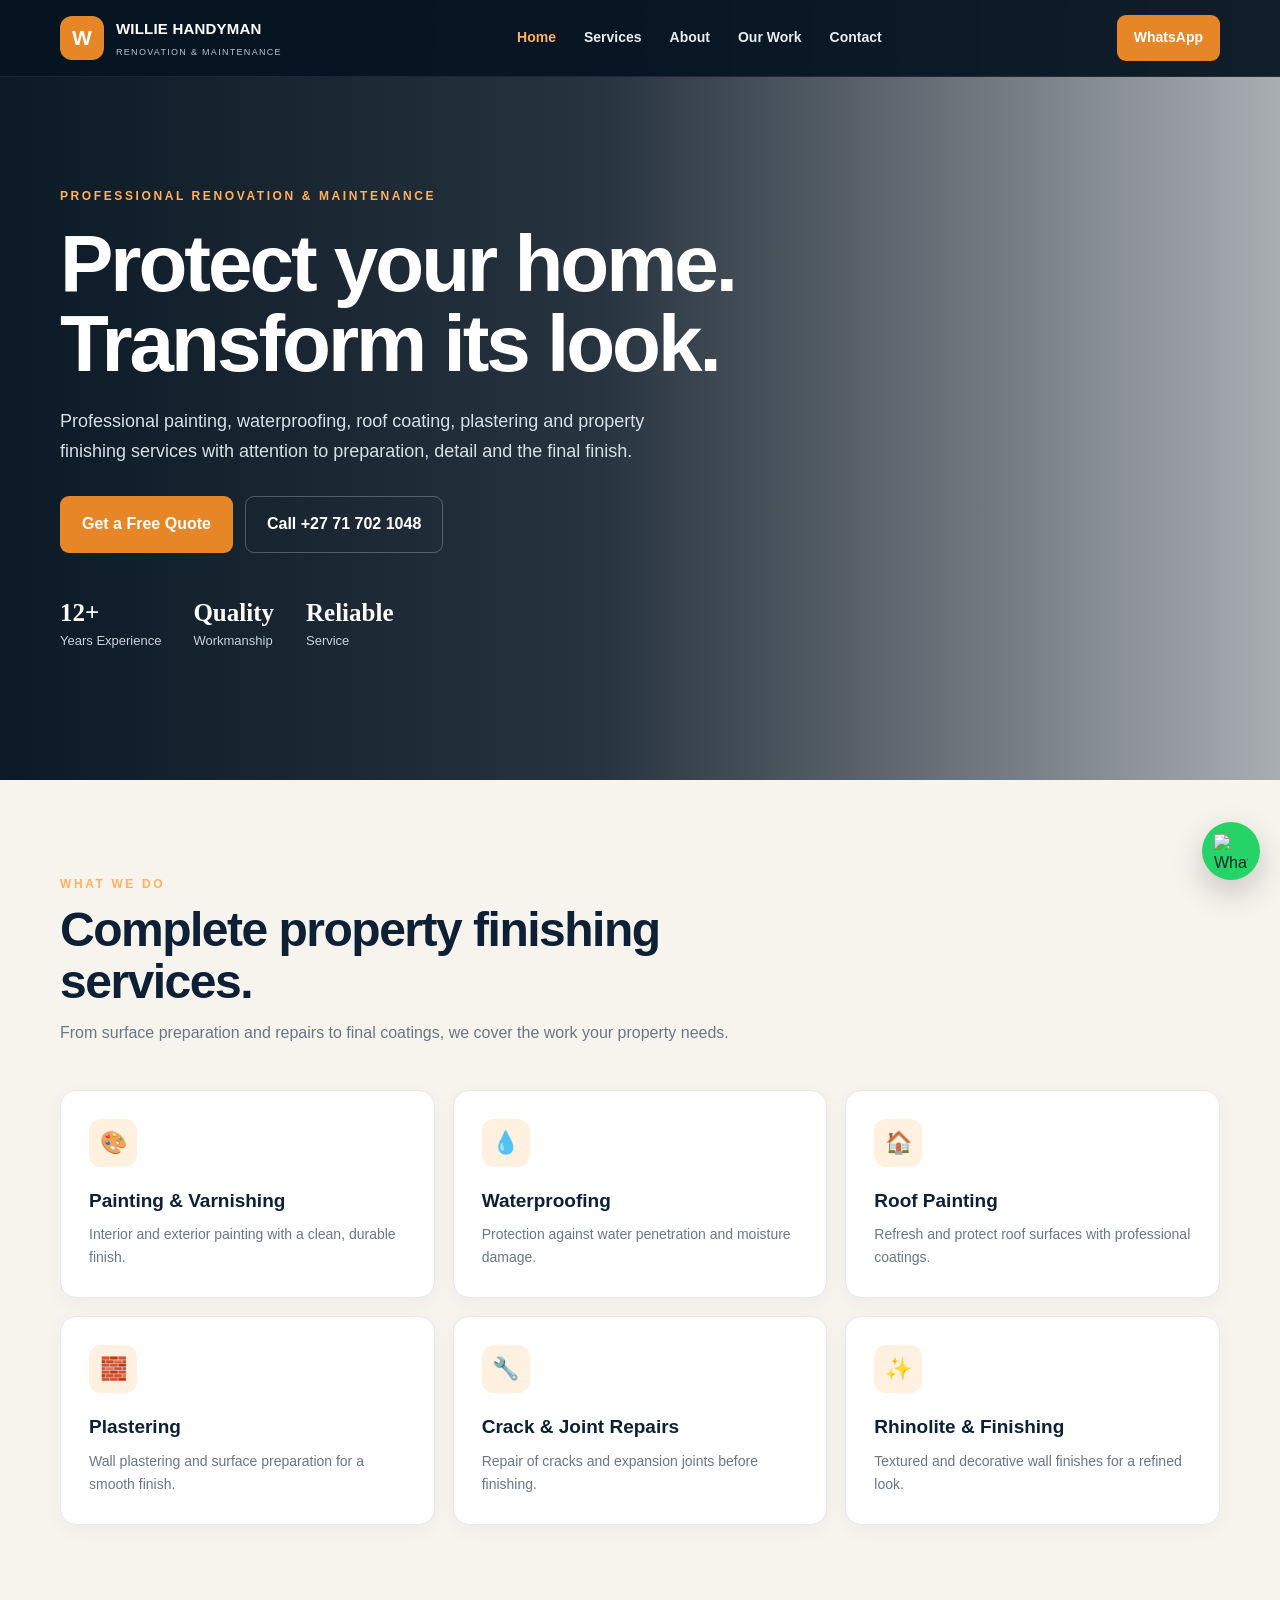
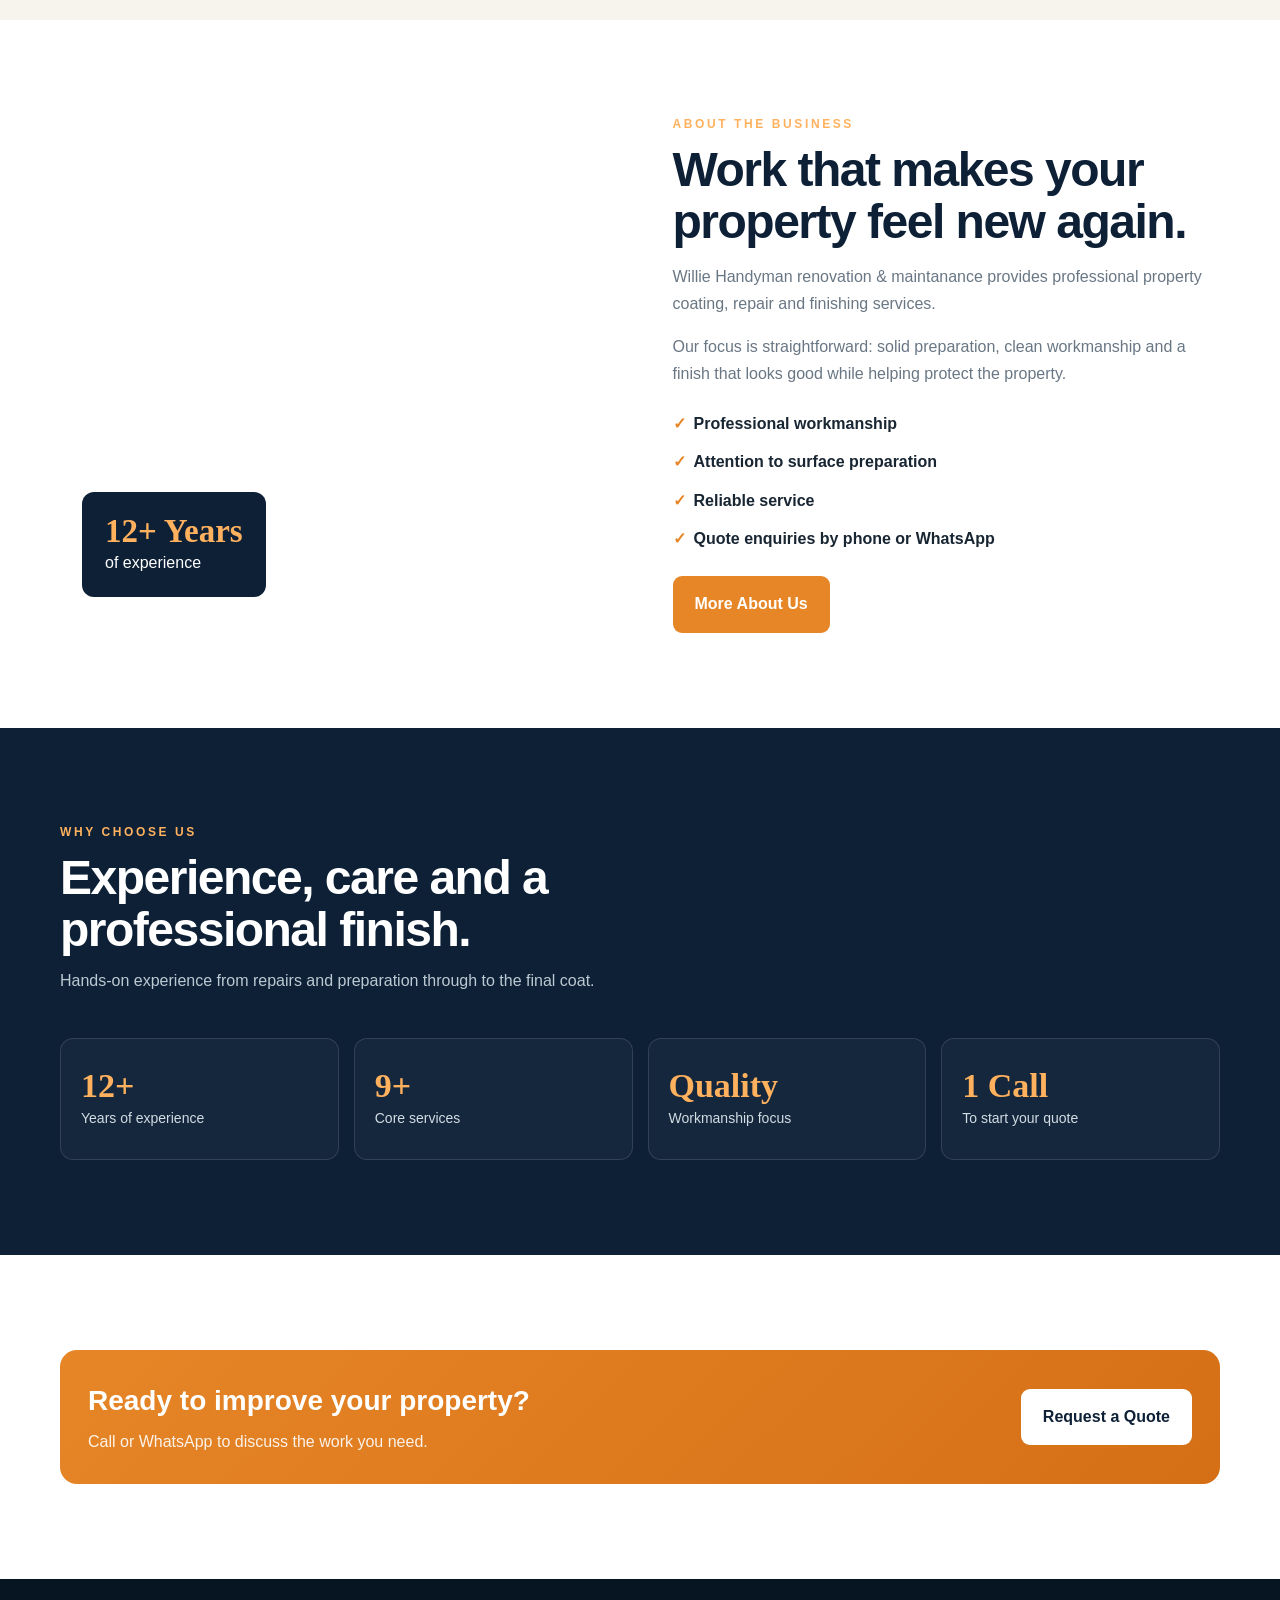
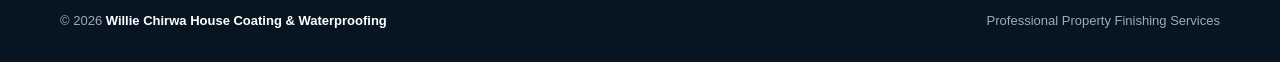
==== commit 8eea6bca: "Update hero section text for renovation services" ====
--- a/index.html
+++ b/index.html
@@ -12,7 +12,7 @@
 <div class="mobile-menu"><a class="active" href="index.html">Home</a><a href="services.html">Services</a><a href="about.html">About</a><a href="projects.html">Our Work</a><a href="contact.html">Contact</a></div></div></header>
 
 <main>
-<section class="hero"><div class="container"><div class="hero-content"><div class="eyebrow">Professional House Coating & Waterproofing</div>
+<section class="hero"><div class="container"><div class="hero-content"><div class="eyebrow">Professional Renovation & Maintenance  </div>
 <h1>Protect your home. Transform its look.</h1><p>Professional painting, waterproofing, roof coating, plastering and property finishing services with attention to preparation, detail and the final finish.</p>
 <div class="actions"><a class="btn btn-primary" href="contact.html">Get a Free Quote</a><a class="btn btn-secondary" href="tel:+27717021048">Call +27 71 702 1048</a></div>
 <div class="hero-trust"><div><strong>12+</strong><span>Years Experience</span></div><div><strong>Quality</strong><span>Workmanship</span></div><div><strong>Reliable</strong><span>Service</span></div></div></div></div></section>
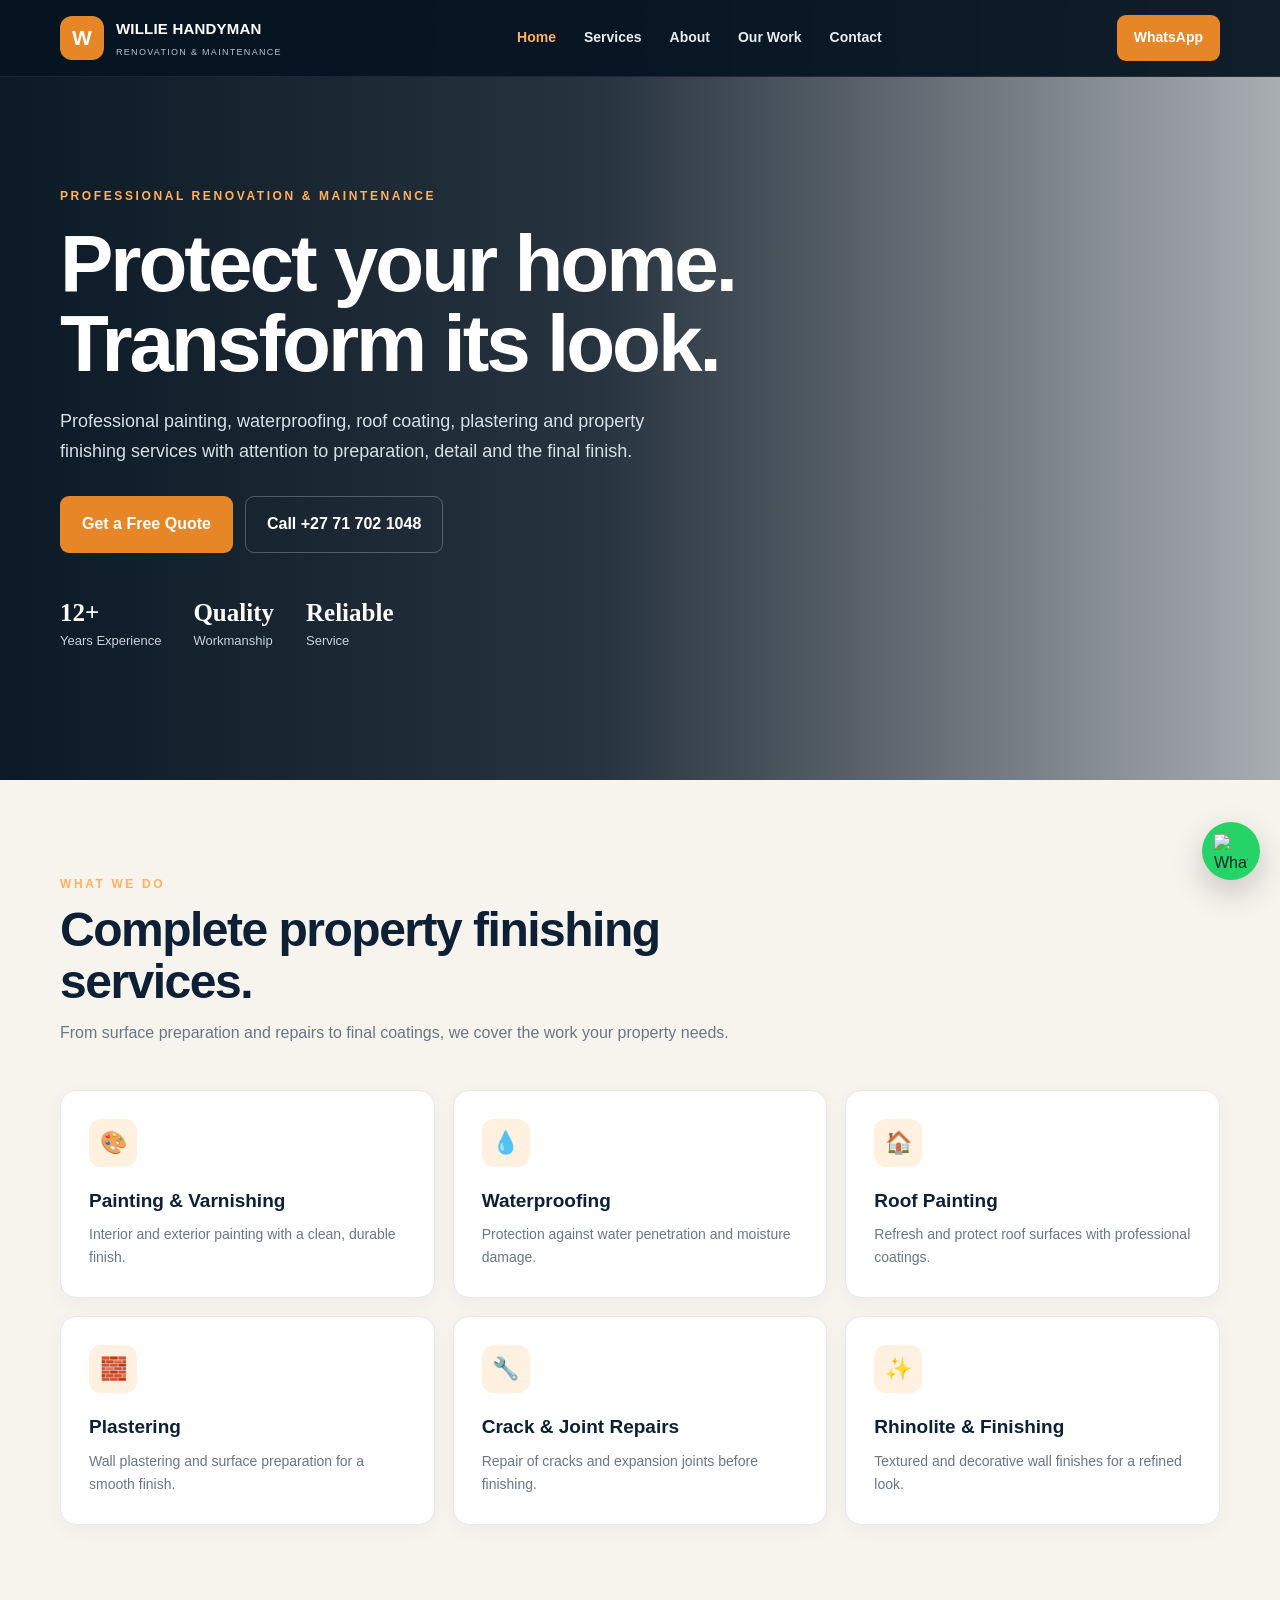
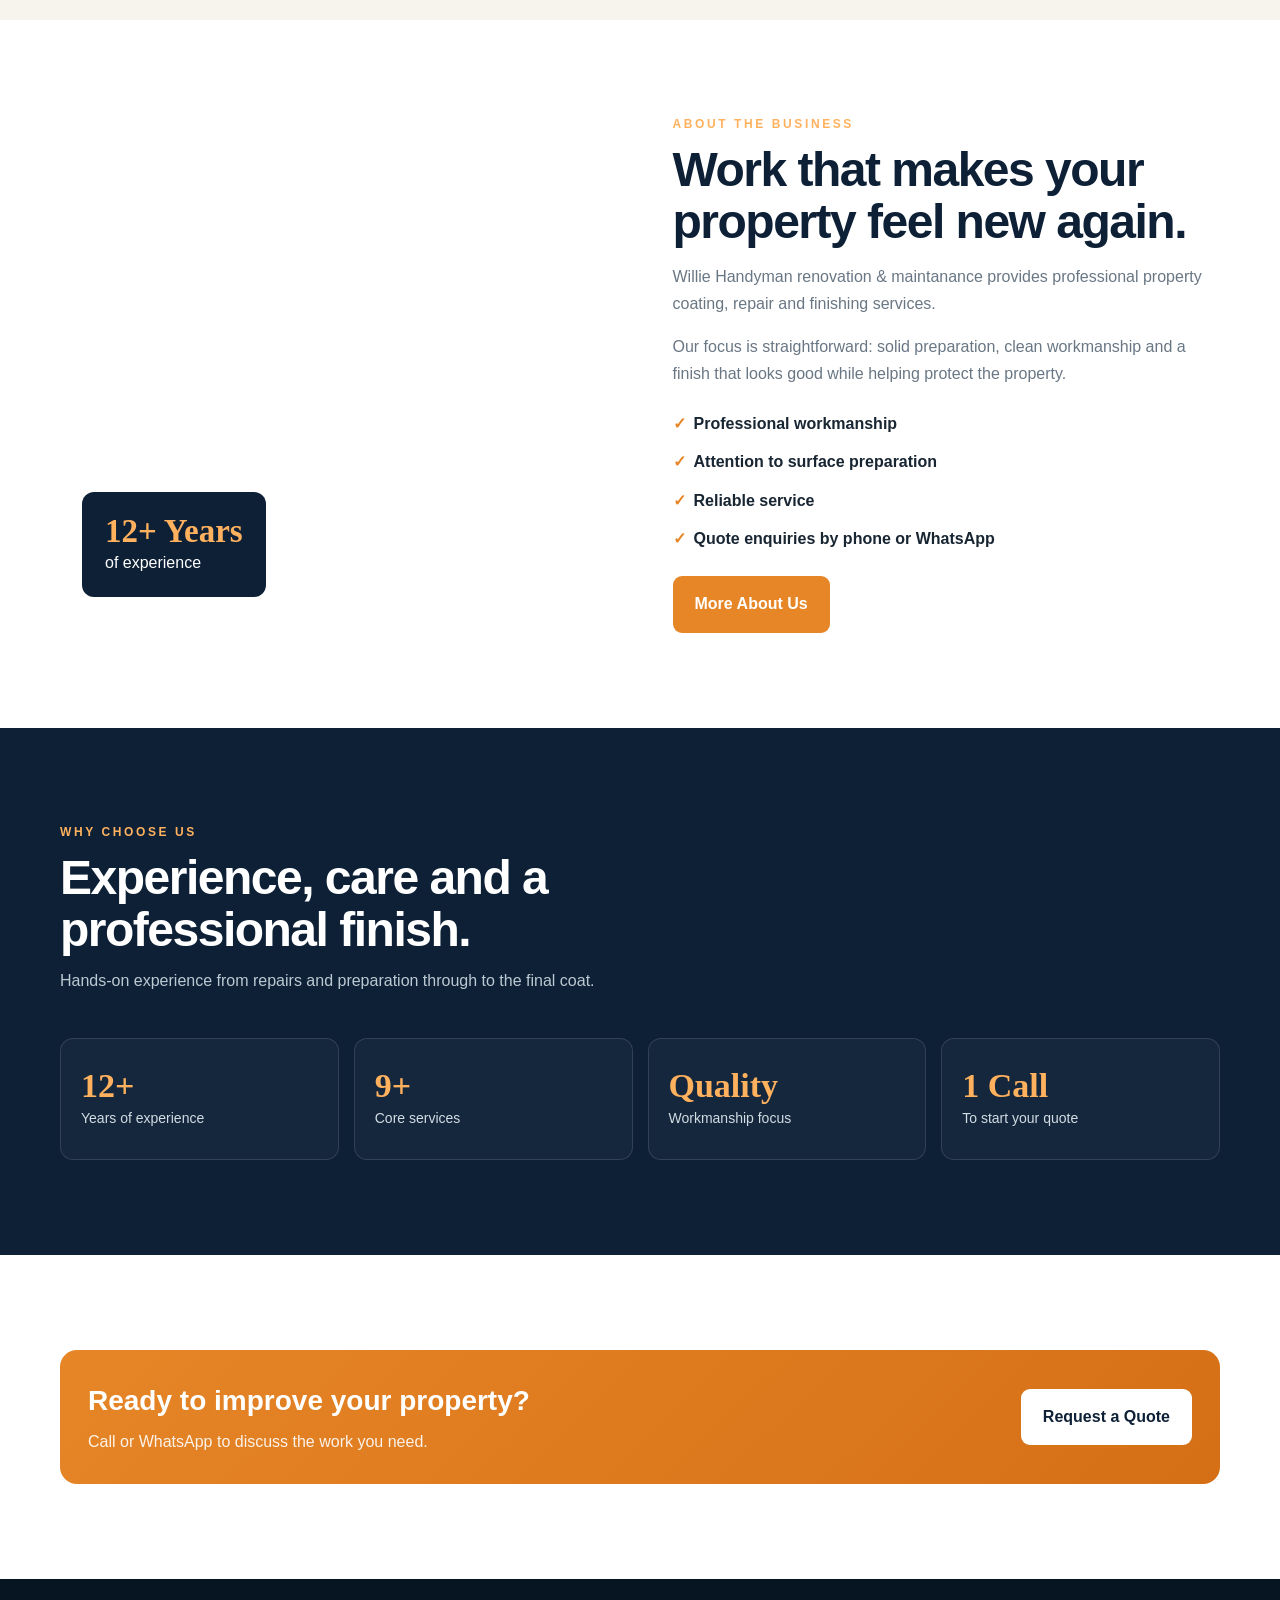
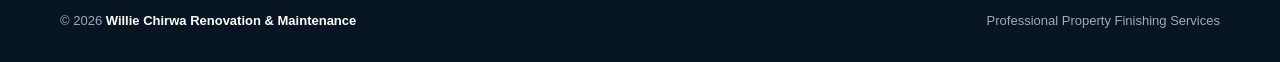
==== commit 61dd72d7: "Change company name in footer Updated company name in footer from 'Willie Chirwa House Coating & Wat" ====
--- a/index.html
+++ b/index.html
@@ -35,7 +35,7 @@
 <div class="stats"><div class="stat"><strong>12+</strong><span>Years of experience</span></div><div class="stat"><strong>9+</strong><span>Core services</span></div><div class="stat"><strong>Quality</strong><span>Workmanship focus</span></div><div class="stat"><strong>1 Call</strong><span>To start your quote</span></div></div></div></section>
 <section class="section"><div class="container"><div class="cta"><div><h3>Ready to improve your property?</h3><p>Call or WhatsApp to discuss the work you need.</p></div><a class="btn" href="contact.html">Request a Quote</a></div></div></section>
 </main>
-<footer class="site-footer"><div class="container footer-row"><div>© 2026 <strong>Willie Chirwa House Coating & Waterproofing</strong></div><div>Professional Property Finishing Services</div></div></footer>
+<footer class="site-footer"><div class="container footer-row"><div>© 2026 <strong>Willie Chirwa Renovation & Maintenance </strong></div><div>Professional Property Finishing Services</div></div></footer>
 <a class="whatsapp"
    href="https://wa.me/27717021048"
    target="_blank"
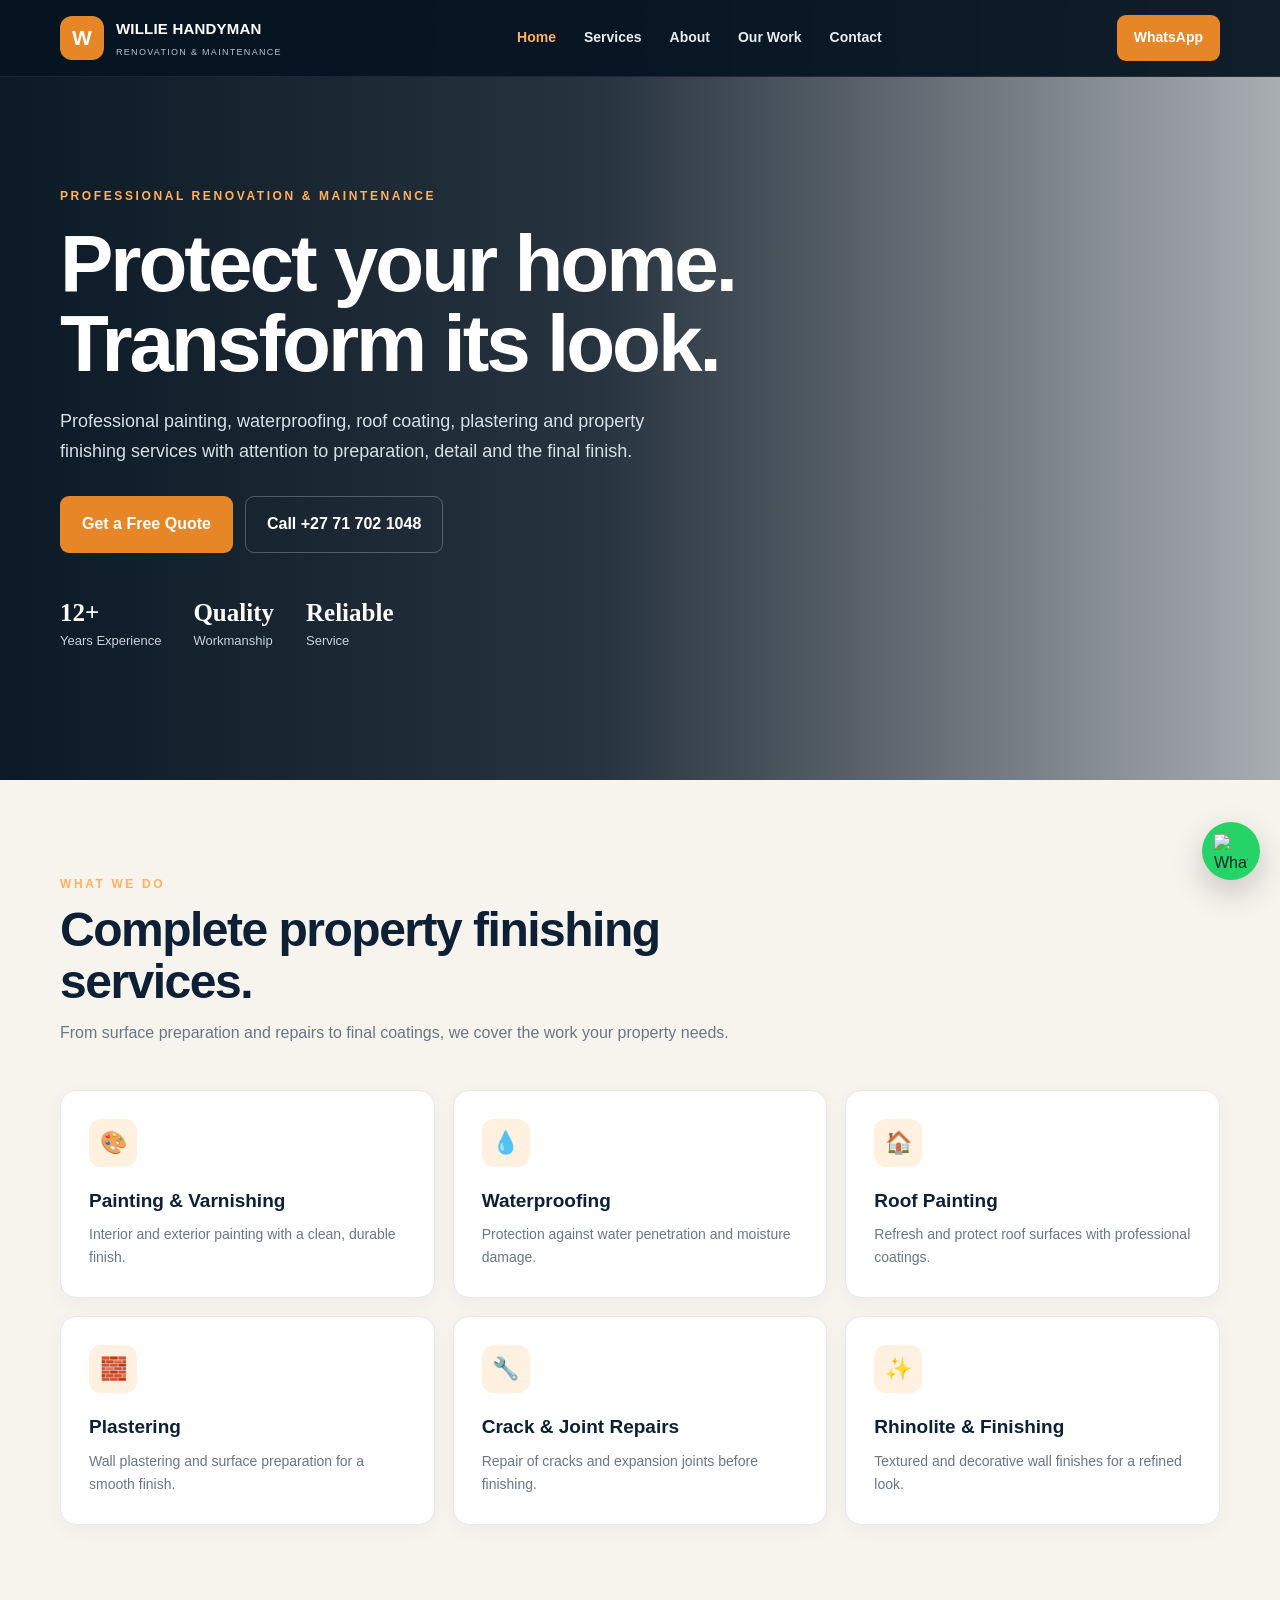
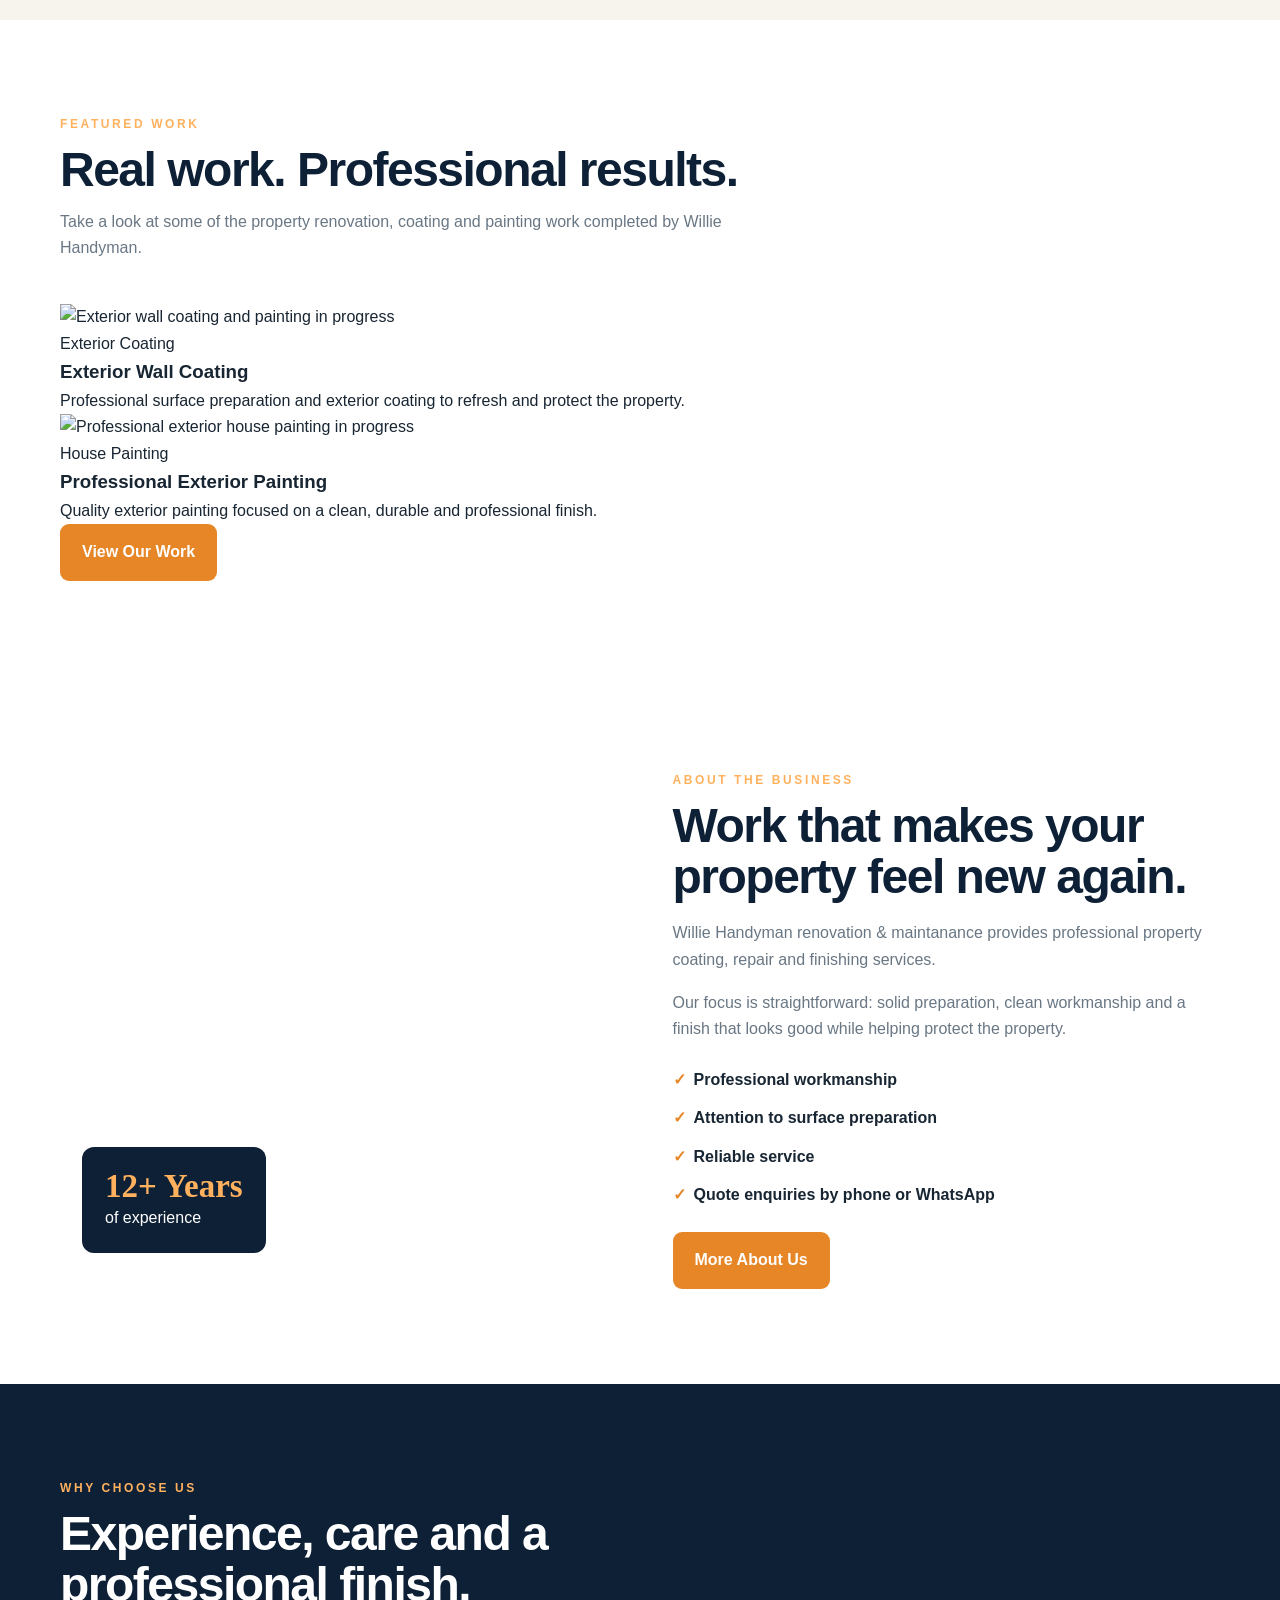
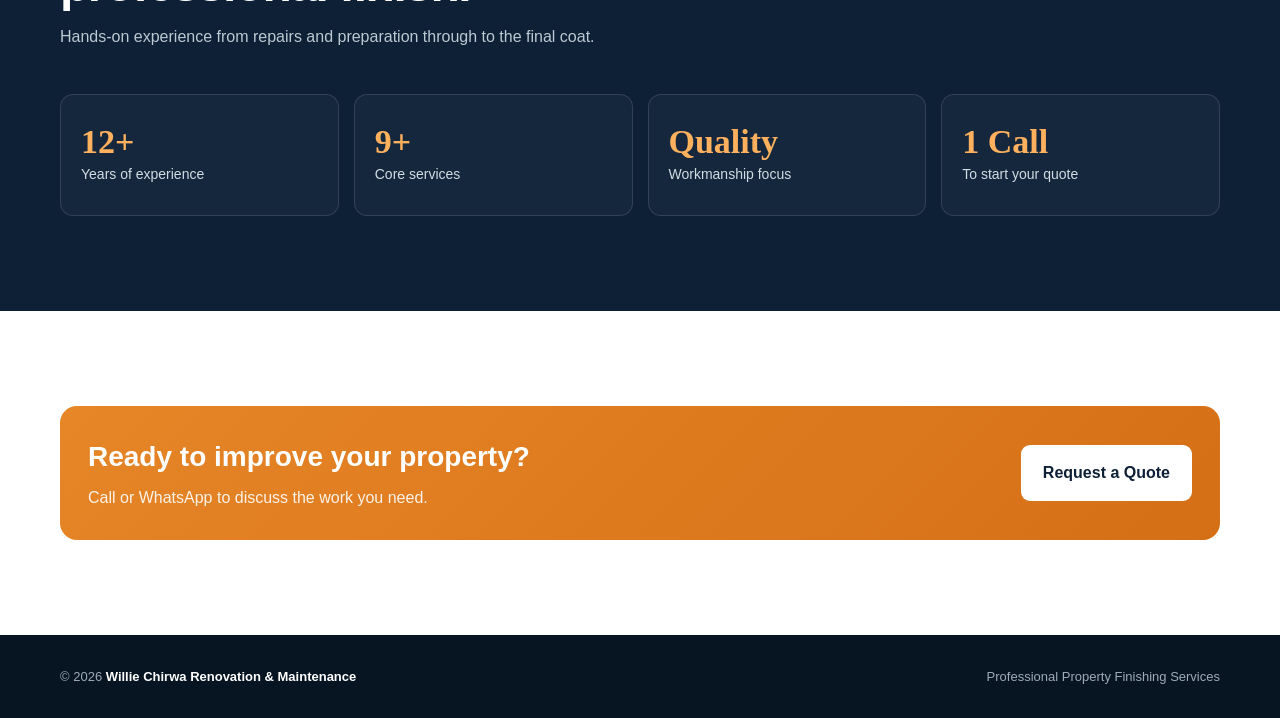
==== commit 884dd254: "Add Featured Work section with project details Added a new section for featured work, showcasing ren" ====
--- a/index.html
+++ b/index.html
@@ -24,7 +24,73 @@
 <div class="service-card"><div class="service-icon">🧱</div><h3>Plastering</h3><p>Wall plastering and surface preparation for a smooth finish.</p></div>
 <div class="service-card"><div class="service-icon">🔧</div><h3>Crack & Joint Repairs</h3><p>Repair of cracks and expansion joints before finishing.</p></div>
 <div class="service-card"><div class="service-icon">✨</div><h3>Rhinolite & Finishing</h3><p>Textured and decorative wall finishes for a refined look.</p></div>
-</div></div></section>
+</div></div>
+</section>
+
+<!-- Featured Work -->
+<section class="section section-work">
+  <div class="container">
+
+    <div class="section-head">
+      <div class="kicker">Featured Work</div>
+      <h2>Real work. Professional results.</h2>
+      <p>
+        Take a look at some of the property renovation, coating and
+        painting work completed by Willie Handyman.
+      </p>
+    </div>
+
+    <div class="work-grid">
+
+      <article class="work-card">
+        <div class="work-image">
+          <img
+            src="images/house-coating-1.jpg"
+            alt="Exterior wall coating and painting in progress"
+            loading="lazy"
+          >
+          <span class="work-tag">Exterior Coating</span>
+        </div>
+
+        <div class="work-content">
+          <h3>Exterior Wall Coating</h3>
+          <p>
+            Professional surface preparation and exterior coating
+            to refresh and protect the property.
+          </p>
+        </div>
+      </article>
+
+      <article class="work-card">
+        <div class="work-image">
+          <img
+            src="images/house-coating-2.jpg"
+            alt="Professional exterior house painting in progress"
+            loading="lazy"
+          >
+          <span class="work-tag">House Painting</span>
+        </div>
+
+        <div class="work-content">
+          <h3>Professional Exterior Painting</h3>
+          <p>
+            Quality exterior painting focused on a clean, durable
+            and professional finish.
+          </p>
+        </div>
+      </article>
+
+    </div>
+
+    <div class="work-button">
+      <a class="btn btn-primary" href="projects.html">
+        View Our Work
+      </a>
+    </div>
+
+  </div>
+</section>
+
 <section class="section"><div class="container"><div class="split"><div class="image-card"><div class="experience"><strong>12+ Years</strong>of experience</div></div>
 <div class="copy"><div class="kicker">About the business</div><h2>Work that makes your property feel new again.</h2>
 <p>Willie Handyman renovation & maintanance provides professional property coating, repair and finishing services.</p>
